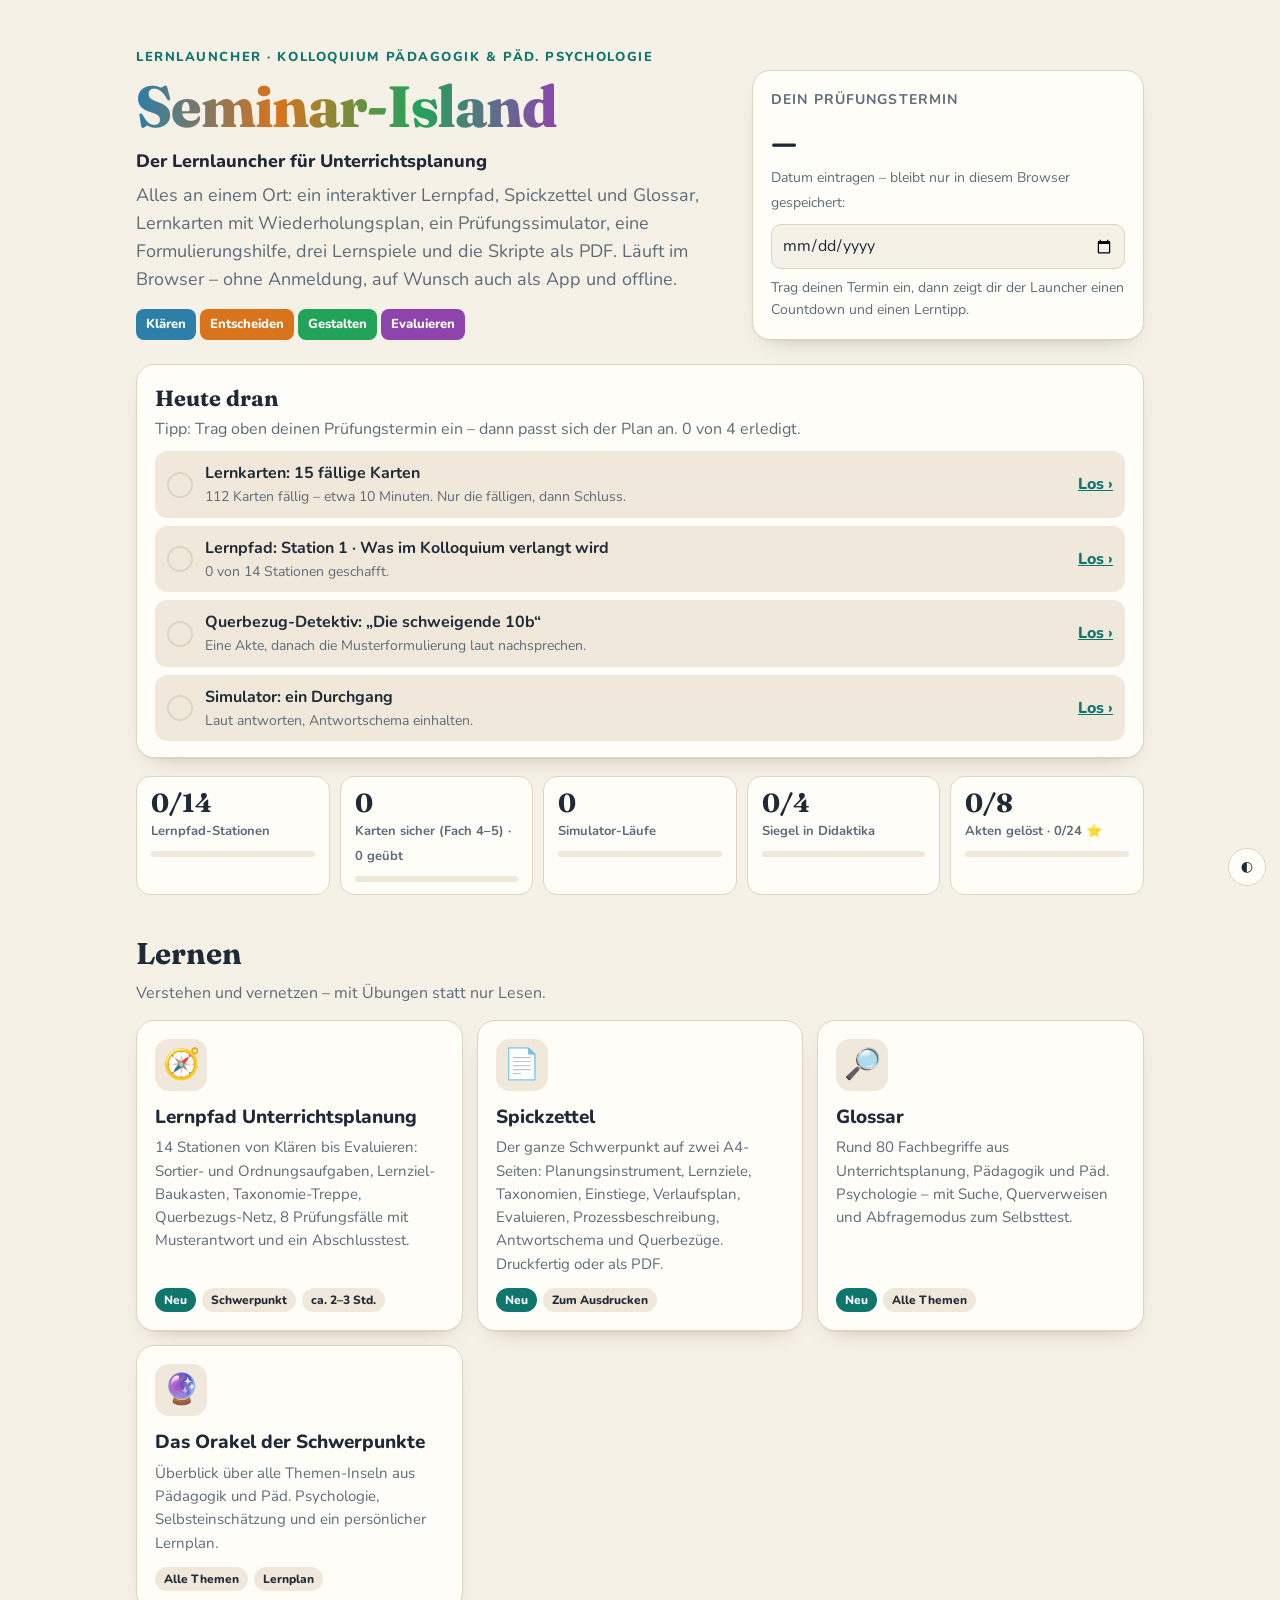
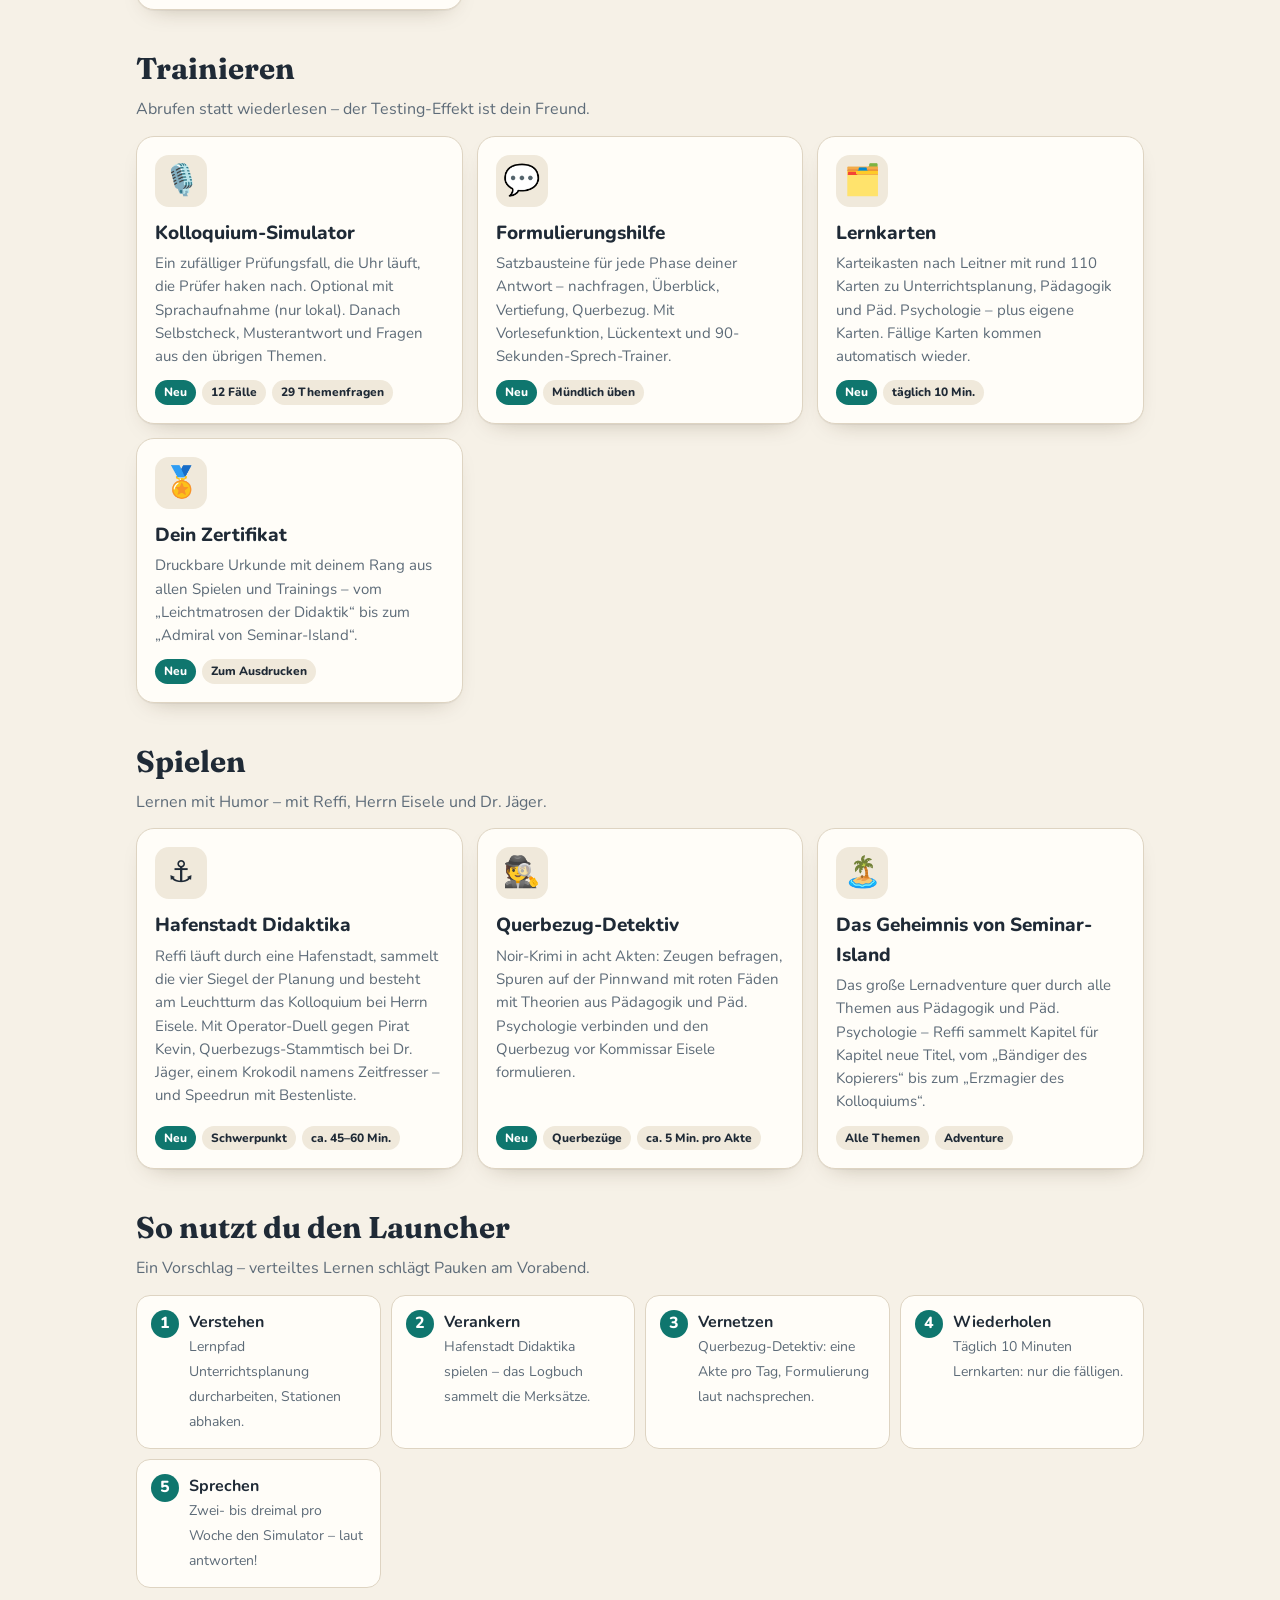
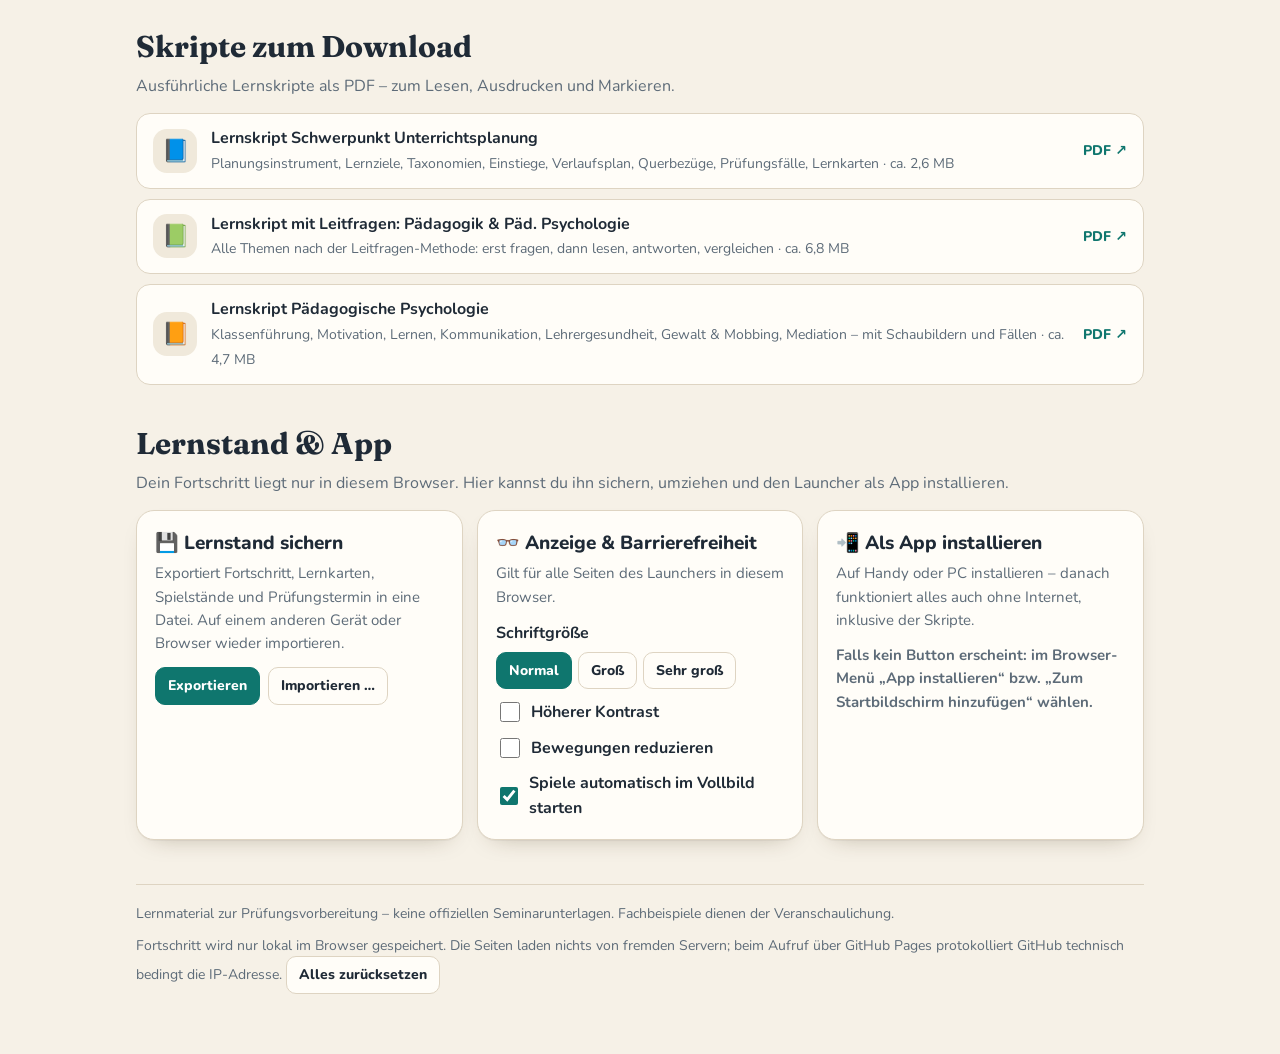
==== index.html @ 77be753d "Add files via upload" ====
<!doctype html>
<html lang="de">
<head>
<meta charset="utf-8">
<meta http-equiv="Content-Security-Policy" content="default-src 'self'; object-src 'none'; base-uri 'none'; form-action 'none'; connect-src 'self' data: blob:; img-src 'self' data: blob:; media-src 'self' data: blob:; font-src 'self' data:; style-src 'self' 'unsafe-inline'; manifest-src 'self'; worker-src 'self'; script-src 'self' 'sha256-aVmzOay63wQfnI1dRMuhuksrVgsMm1VUl5yTIzT0t48='">
<meta name="referrer" content="strict-origin-when-cross-origin">
<meta name="viewport" content="width=device-width, initial-scale=1">
<title>Seminar-Island · Lernlauncher</title>
<meta name="description" content="Lernlauncher für das Kolloquium Pädagogik und Pädagogische Psychologie mit Schwerpunkt Unterrichtsplanung: Lernpfad, Spickzettel, Glossar, Lernkarten, Prüfungssimulator, Lernspiele und Skripte als PDF.">
<script src="assets/app.js"></script>
<link rel="manifest" href="manifest.webmanifest">
<meta name="theme-color" content="#0f766e">
<link rel="icon" type="image/png" sizes="32x32" href="icons/favicon-32.png">
<link rel="apple-touch-icon" href="icons/apple-touch-icon.png">
<link rel="stylesheet" href="assets/fonts/fonts.css">
<style>
:root{--bg:#f6f1e7;--surface:#fffdf8;--surface2:#f0e9db;--ink:#1f2a36;--muted:#5d6b78;--line:#ded4c2;--accent:#0f766e;--accent-ink:#fff;--good:#1f8a4c;
 --k:#2b7fa8;--e:#d9731c;--g:#23a35a;--v:#8e44ad;--shadow:0 1px 0 rgba(0,0,0,.04),0 10px 26px -16px rgba(60,40,10,.4);
 --f-head:"Fraunces",Georgia,serif;--f-body:"Nunito",system-ui,-apple-system,"Segoe UI",sans-serif}
@media (prefers-color-scheme: dark){:root:not([data-theme="light"]){--bg:#12171d;--surface:#1b222b;--surface2:#232c37;--ink:#e8edf2;--muted:#9aa8b5;--line:#2f3a47;--accent:#2dd4bf;--accent-ink:#06201d;--good:#4ade80;--k:#5fb3dd;--e:#f59e4b;--g:#4ccf82;--v:#c084fc;--shadow:0 10px 26px -14px rgba(0,0,0,.8)}}
:root[data-theme="dark"]{--bg:#12171d;--surface:#1b222b;--surface2:#232c37;--ink:#e8edf2;--muted:#9aa8b5;--line:#2f3a47;--accent:#2dd4bf;--accent-ink:#06201d;--good:#4ade80;--k:#5fb3dd;--e:#f59e4b;--g:#4ccf82;--v:#c084fc;--shadow:0 10px 26px -14px rgba(0,0,0,.8)}
*{box-sizing:border-box}
body{margin:0;background:var(--bg);color:var(--ink);font:16px/1.55 var(--f-body)}
a{color:var(--accent)}
.wrap{max-width:1040px;margin:0 auto;padding:0 16px 60px}
.hero{padding:44px 0 18px;display:grid;grid-template-columns:minmax(0,1.5fr) minmax(0,1fr);gap:28px;align-items:end}
@media (max-width:760px){.hero{grid-template-columns:1fr;padding-top:28px}}
.kicker{font-size:13px;font-weight:800;letter-spacing:.12em;text-transform:uppercase;color:var(--accent)}
h1{font-family:var(--f-head);font-weight:800;font-size:clamp(34px,6vw,58px);line-height:1.02;margin:8px 0 12px;letter-spacing:-.02em}
h1 em{font-style:normal;background:linear-gradient(90deg,var(--k),var(--e),var(--g),var(--v));-webkit-background-clip:text;background-clip:text;color:transparent}
.lead{font-size:18px;color:var(--muted);max-width:58ch;margin:0}
.kege{display:flex;gap:4px;margin-top:16px;flex-wrap:wrap}
.kege span{font-weight:800;font-size:13px;color:#fff;padding:5px 10px;border-radius:8px}
.count{background:var(--surface);border:1px solid var(--line);border-radius:18px;padding:18px;box-shadow:var(--shadow)}
.count h2{font-size:14px;margin:0 0 6px;text-transform:uppercase;letter-spacing:.08em;color:var(--muted)}
.big{font-family:var(--f-head);font-size:48px;font-weight:800;line-height:1}
.big small{font-family:var(--f-body);font-size:16px;font-weight:700;color:var(--muted)}
.count input{font:inherit;padding:8px 10px;border-radius:10px;border:1px solid var(--line);background:var(--bg);color:var(--ink);margin-top:10px;width:100%}
.count .tip{font-size:14px;color:var(--muted);margin:8px 0 0}
.prog{display:grid;grid-template-columns:repeat(5,minmax(0,1fr));gap:10px;margin:18px 0 6px}
@media (max-width:900px){.prog{grid-template-columns:repeat(2,minmax(0,1fr))}}
.tools{display:grid;grid-template-columns:repeat(auto-fill,minmax(290px,1fr));gap:14px}
.box{background:var(--surface);border:1px solid var(--line);border-radius:18px;padding:18px;box-shadow:var(--shadow)}
.box h3{margin:0 0 4px;font-size:19px;font-weight:800}
.box p{margin:0 0 12px;color:var(--muted);font-size:15px}
.box .row{display:flex;flex-wrap:wrap;gap:8px;align-items:center}
.btn.pri{background:var(--accent);color:var(--accent-ink);border-color:var(--accent)}
.today{background:var(--surface);border:1px solid var(--line);border-radius:18px;padding:16px 18px;box-shadow:var(--shadow);margin-top:6px}
.today h2{font-family:var(--f-head);font-size:22px;margin:0 0 2px}
.today ul{list-style:none;padding:0;margin:10px 0 0;display:grid;gap:8px}
.today li{display:flex;gap:12px;align-items:center;background:var(--surface2);border-radius:12px;padding:10px 12px}
.today li .ck{width:26px;height:26px;border-radius:50%;border:2px solid var(--line);display:grid;place-items:center;font-weight:800;flex:0 0 auto;color:var(--accent-ink)}
.today li.done .ck{background:var(--good);border-color:var(--good)}
.today li.done b{text-decoration:line-through;opacity:.7}
.today li div{flex:1;min-width:0}.today li span{display:block;font-size:14px;color:var(--muted)}
.today li a{font-weight:800;white-space:nowrap}
.set{display:grid;gap:10px}.set label{display:flex;gap:8px;align-items:center;font-weight:700;cursor:pointer}
.set input[type=checkbox]{width:20px;height:20px;accent-color:var(--accent)}
.seg{display:flex;gap:6px;flex-wrap:wrap}.seg button[aria-pressed="true"]{background:var(--accent);color:var(--accent-ink);border-color:var(--accent)}
.upd{background:var(--accent);color:var(--accent-ink);padding:10px 16px;text-align:center;font-weight:800}.upd .btn{margin-left:8px}
.note{font-size:14px;font-weight:700;color:var(--accent);min-height:1.4em;margin:8px 0 0}
.pc{background:var(--surface);border:1px solid var(--line);border-radius:14px;padding:12px 14px}
.pc b{display:block;font-family:var(--f-head);font-size:26px;line-height:1.1}
.pc span{font-size:13px;color:var(--muted);font-weight:700}
.pc i{display:block;height:6px;border-radius:9px;background:var(--surface2);margin-top:8px;overflow:hidden}
.pc i::after{content:"";display:block;height:100%;width:var(--p,0%);background:var(--accent)}
h2.sec{font-family:var(--f-head);font-size:clamp(24px,3.4vw,30px);margin:36px 0 4px}
.secl{color:var(--muted);margin:0 0 14px}
.grid{display:grid;grid-template-columns:repeat(auto-fill,minmax(290px,1fr));gap:14px}
.tile{position:relative;display:flex;flex-direction:column;background:var(--surface);border:1px solid var(--line);border-radius:18px;padding:18px;box-shadow:var(--shadow);text-decoration:none;color:inherit;transition:transform .15s,border-color .15s}
.tile:hover{transform:translateY(-2px);border-color:var(--accent)}
.tile:focus-visible{outline:3px solid var(--accent);outline-offset:3px}
.ic{font-size:30px;line-height:1;width:52px;height:52px;display:grid;place-items:center;border-radius:14px;background:var(--surface2);margin-bottom:12px}
.tile h3{margin:0 0 4px;font-size:19px;font-weight:800}
.tile p{margin:0 0 12px;color:var(--muted);font-size:15px;flex:1}
.meta{display:flex;flex-wrap:wrap;gap:6px}
.tag{font-size:12px;font-weight:800;padding:3px 9px;border-radius:99px;background:var(--surface2);color:var(--ink)}
.tag.new{background:var(--accent);color:var(--accent-ink)}
.dl{display:grid;gap:10px}
.dlrow{display:flex;align-items:center;gap:14px;background:var(--surface);border:1px solid var(--line);border-radius:14px;padding:12px 16px;text-decoration:none;color:inherit}
.dlrow:hover{border-color:var(--accent)}
.dlrow .ic{margin:0;width:44px;height:44px;font-size:22px;flex:0 0 auto}
.dlrow div{flex:1;min-width:0}
.dlrow b{display:block}
.dlrow span{font-size:14px;color:var(--muted)}
.dlrow em{font-style:normal;font-weight:800;font-size:14px;color:var(--accent);white-space:nowrap}
.route{counter-reset:r;display:grid;gap:10px;grid-template-columns:repeat(auto-fit,minmax(220px,1fr));padding:0;margin:0;list-style:none}
.route li{counter-increment:r;background:var(--surface);border:1px solid var(--line);border-radius:14px;padding:14px 14px 14px 52px;position:relative}
.route li::before{content:counter(r);position:absolute;left:14px;top:14px;width:28px;height:28px;border-radius:50%;background:var(--accent);color:var(--accent-ink);display:grid;place-items:center;font-weight:800}
.route b{display:block}
.route span{font-size:14px;color:var(--muted)}
footer{margin-top:44px;padding-top:18px;border-top:1px solid var(--line);color:var(--muted);font-size:14px;display:flex;flex-wrap:wrap;gap:10px;justify-content:space-between}
.btn{font:inherit;font-weight:800;font-size:14px;border:1px solid var(--line);background:var(--surface);color:var(--ink);padding:7px 12px;border-radius:10px;cursor:pointer}
.themebtn{position:fixed;right:14px;bottom:14px;border-radius:99px;z-index:5}
</style>
</head>
<body>
<div class="upd" id="upd" hidden role="status">Es gibt eine neue Version von Seminar-Island. <button class="btn" id="updBtn">Neu laden</button></div>
<div class="wrap">
 <section class="hero">
  <div>
   <span class="kicker">Lernlauncher · Kolloquium Pädagogik & Päd. Psychologie</span>
   <h1><em>Seminar-Island</em></h1>
   <p class="lead" style="font-weight:800;color:var(--ink);margin-bottom:6px">Der Lernlauncher für Unterrichtsplanung</p>
   <p class="lead">Alles an einem Ort: ein interaktiver Lernpfad, Spickzettel und Glossar, Lernkarten mit Wiederholungsplan, ein Prüfungssimulator, eine Formulierungshilfe, drei Lernspiele und die Skripte als PDF. Läuft im Browser – ohne Anmeldung, auf Wunsch auch als App und offline.</p>
   <div class="kege" aria-label="Vier Planungsschritte"><span style="background:var(--k)">Klären</span><span style="background:var(--e)">Entscheiden</span><span style="background:var(--g)">Gestalten</span><span style="background:var(--v)">Evaluieren</span></div>
  </div>
  <div class="count" aria-live="polite">
   <h2>Dein Prüfungstermin</h2>
   <div class="big" id="days">–</div>
   <label for="date" class="tip">Datum eintragen – bleibt nur in diesem Browser gespeichert:</label>
   <input type="date" id="date">
   <p class="tip" id="dayTip">Trag deinen Termin ein, dann zeigt dir der Launcher einen Countdown und einen Lerntipp.</p>
  </div>
 </section>

 <section class="today" aria-labelledby="todayH"><h2 id="todayH">Heute dran</h2><p class="secl" id="todaySub" style="margin:0"></p><ul id="todayList"></ul></section>

 <div class="prog" id="prog" aria-label="Dein Fortschritt"></div>

 <h2 class="sec">Lernen</h2>
 <p class="secl">Verstehen und vernetzen – mit Übungen statt nur Lesen.</p>
 <div class="grid">
  <a class="tile" href="lernen/unterrichtsplanung.html"><div class="ic">🧭</div><h3>Lernpfad Unterrichtsplanung</h3><p>14 Stationen von Klären bis Evaluieren: Sortier- und Ordnungsaufgaben, Lernziel-Baukasten, Taxonomie-Treppe, Querbezugs-Netz, 8 Prüfungsfälle mit Musterantwort und ein Abschlusstest.</p><div class="meta"><span class="tag new">Neu</span><span class="tag">Schwerpunkt</span><span class="tag">ca. 2–3 Std.</span></div></a>
  <a class="tile" href="lernen/spickzettel.html"><div class="ic">📄</div><h3>Spickzettel</h3><p>Der ganze Schwerpunkt auf zwei A4-Seiten: Planungsinstrument, Lernziele, Taxonomien, Einstiege, Verlaufsplan, Evaluieren, Prozessbeschreibung, Antwortschema und Querbezüge. Druckfertig oder als PDF.</p><div class="meta"><span class="tag new">Neu</span><span class="tag">Zum Ausdrucken</span></div></a>
  <a class="tile" href="lernen/glossar.html"><div class="ic">🔎</div><h3>Glossar</h3><p>Rund 80 Fachbegriffe aus Unterrichtsplanung, Pädagogik und Päd. Psychologie – mit Suche, Querverweisen und Abfragemodus zum Selbsttest.</p><div class="meta"><span class="tag new">Neu</span><span class="tag">Alle Themen</span></div></a>
  <a class="tile" href="spiele/orakel-der-schwerpunkte.html"><div class="ic">🔮</div><h3>Das Orakel der Schwerpunkte</h3><p>Überblick über alle Themen-Inseln aus Pädagogik und Päd. Psychologie, Selbsteinschätzung und ein persönlicher Lernplan.</p><div class="meta"><span class="tag">Alle Themen</span><span class="tag">Lernplan</span></div></a>
 </div>

 <h2 class="sec">Trainieren</h2>
 <p class="secl">Abrufen statt wiederlesen – der Testing-Effekt ist dein Freund.</p>
 <div class="grid">
  <a class="tile" href="training/kolloquium-simulator.html"><div class="ic">🎙️</div><h3>Kolloquium-Simulator</h3><p>Ein zufälliger Prüfungsfall, die Uhr läuft, die Prüfer haken nach. Optional mit Sprachaufnahme (nur lokal). Danach Selbstcheck, Musterantwort und Fragen aus den übrigen Themen.</p><div class="meta"><span class="tag new">Neu</span><span class="tag">12 Fälle</span><span class="tag">29 Themenfragen</span></div></a>
  <a class="tile" href="training/formulierungshilfe.html"><div class="ic">💬</div><h3>Formulierungshilfe</h3><p>Satzbausteine für jede Phase deiner Antwort – nachfragen, Überblick, Vertiefung, Querbezug. Mit Vorlesefunktion, Lückentext und 90-Sekunden-Sprech-Trainer.</p><div class="meta"><span class="tag new">Neu</span><span class="tag">Mündlich üben</span></div></a>
  <a class="tile" href="training/lernkarten.html"><div class="ic">🗂️</div><h3>Lernkarten</h3><p>Karteikasten nach Leitner mit rund 110 Karten zu Unterrichtsplanung, Pädagogik und Päd. Psychologie – plus eigene Karten. Fällige Karten kommen automatisch wieder.</p><div class="meta"><span class="tag new">Neu</span><span class="tag">täglich 10 Min.</span></div></a>
  <a class="tile" href="zertifikat.html"><div class="ic">🏅</div><h3>Dein Zertifikat</h3><p>Druckbare Urkunde mit deinem Rang aus allen Spielen und Trainings – vom „Leichtmatrosen der Didaktik“ bis zum „Admiral von Seminar-Island“.</p><div class="meta"><span class="tag new">Neu</span><span class="tag">Zum Ausdrucken</span></div></a>
 </div>

 

 <h2 class="sec">Spielen</h2>
 <p class="secl">Lernen mit Humor – mit Reffi, Herrn Eisele und Dr. Jäger.</p>
 <div class="grid">
  <a class="tile" href="spiele/hafenstadt-didaktika.html"><div class="ic">⚓</div><h3>Hafenstadt Didaktika</h3><p>Reffi läuft durch eine Hafenstadt, sammelt die vier Siegel der Planung und besteht am Leuchtturm das Kolloquium bei Herrn Eisele. Mit Operator-Duell gegen Pirat Kevin, Querbezugs-Stammtisch bei Dr. Jäger, einem Krokodil namens Zeitfresser – und Speedrun mit Bestenliste.</p><div class="meta"><span class="tag new">Neu</span><span class="tag">Schwerpunkt</span><span class="tag">ca. 45–60 Min.</span></div></a>
  <a class="tile" href="spiele/querbezug-detektiv.html"><div class="ic">🕵️</div><h3>Querbezug-Detektiv</h3><p>Noir-Krimi in acht Akten: Zeugen befragen, Spuren auf der Pinnwand mit roten Fäden mit Theorien aus Pädagogik und Päd. Psychologie verbinden und den Querbezug vor Kommissar Eisele formulieren.</p><div class="meta"><span class="tag new">Neu</span><span class="tag">Querbezüge</span><span class="tag">ca. 5 Min. pro Akte</span></div></a>
  <a class="tile" href="spiele/seminar-island-adventure.html"><div class="ic">🏝️</div><h3>Das Geheimnis von Seminar-Island</h3><p>Das große Lernadventure quer durch alle Themen aus Pädagogik und Päd. Psychologie – Reffi sammelt Kapitel für Kapitel neue Titel, vom „Bändiger des Kopierers“ bis zum „Erzmagier des Kolloquiums“.</p><div class="meta"><span class="tag">Alle Themen</span><span class="tag">Adventure</span></div></a>
 </div>

 <h2 class="sec">So nutzt du den Launcher</h2>
 <p class="secl">Ein Vorschlag – verteiltes Lernen schlägt Pauken am Vorabend.</p>
 <ol class="route">
  <li><b>Verstehen</b><span>Lernpfad Unterrichtsplanung durcharbeiten, Stationen abhaken.</span></li>
  <li><b>Verankern</b><span>Hafenstadt Didaktika spielen – das Logbuch sammelt die Merksätze.</span></li>
  <li><b>Vernetzen</b><span>Querbezug-Detektiv: eine Akte pro Tag, Formulierung laut nachsprechen.</span></li>
  <li><b>Wiederholen</b><span>Täglich 10 Minuten Lernkarten: nur die fälligen.</span></li>
  <li><b>Sprechen</b><span>Zwei- bis dreimal pro Woche den Simulator – laut antworten!</span></li>
 </ol>

 <h2 class="sec">Skripte zum Download</h2>
 <p class="secl">Ausführliche Lernskripte als PDF – zum Lesen, Ausdrucken und Markieren.</p>
 <div class="dl">
  <a class="dlrow" href="skripte/Lernskript_Unterrichtsplanung.pdf" target="_blank" rel="noopener"><div class="ic">📘</div><div><b>Lernskript Schwerpunkt Unterrichtsplanung</b><span>Planungsinstrument, Lernziele, Taxonomien, Einstiege, Verlaufsplan, Querbezüge, Prüfungsfälle, Lernkarten · ca. 2,6 MB</span></div><em>PDF ↗</em></a>
  <a class="dlrow" href="skripte/Lernskript_Paed_PaedPsy_Leitfragen.pdf" target="_blank" rel="noopener"><div class="ic">📗</div><div><b>Lernskript mit Leitfragen: Pädagogik & Päd. Psychologie</b><span>Alle Themen nach der Leitfragen-Methode: erst fragen, dann lesen, antworten, vergleichen · ca. 6,8 MB</span></div><em>PDF ↗</em></a>
  <a class="dlrow" href="skripte/Lernskript_Paedagogische_Psychologie.pdf" target="_blank" rel="noopener"><div class="ic">📙</div><div><b>Lernskript Pädagogische Psychologie</b><span>Klassenführung, Motivation, Lernen, Kommunikation, Lehrergesundheit, Gewalt & Mobbing, Mediation – mit Schaubildern und Fällen · ca. 4,7 MB</span></div><em>PDF ↗</em></a>
 </div>

 <h2 class="sec">Lernstand & App</h2>
 <p class="secl">Dein Fortschritt liegt nur in diesem Browser. Hier kannst du ihn sichern, umziehen und den Launcher als App installieren.</p>
 <div class="tools">
  <div class="box"><h3>💾 Lernstand sichern</h3><p>Exportiert Fortschritt, Lernkarten, Spielstände und Prüfungstermin in eine Datei. Auf einem anderen Gerät oder Browser wieder importieren.</p>
   <div class="row"><button class="btn pri" id="exp">Exportieren</button><label class="btn" for="imp" style="cursor:pointer">Importieren …</label><input type="file" id="imp" accept=".json,application/json" hidden></div><p class="note" id="bkNote" aria-live="polite"></p></div>
  <div class="box"><h3>👓 Anzeige & Barrierefreiheit</h3><p>Gilt für alle Seiten des Launchers in diesem Browser.</p>
   <div class="set"><div><b style="display:block;margin-bottom:6px">Schriftgröße</b><div class="seg" id="zoomSeg"><button class="btn" data-z="1">Normal</button><button class="btn" data-z="1.15">Groß</button><button class="btn" data-z="1.3">Sehr groß</button></div></div>
   <label><input type="checkbox" id="optHc"> Höherer Kontrast</label><label><input type="checkbox" id="optRm"> Bewegungen reduzieren</label><label><input type="checkbox" id="optFs"> Spiele automatisch im Vollbild starten</label></div></div>
  <div class="box"><h3>📲 Als App installieren</h3><p>Auf Handy oder PC installieren – danach funktioniert alles auch ohne Internet, inklusive der Skripte.</p>
   <div class="row"><button class="btn pri" id="inst" hidden>Jetzt installieren</button></div><p class="note" id="appNote" aria-live="polite"></p></div>
 </div>

 <footer>
  <span>Lernmaterial zur Prüfungsvorbereitung – keine offiziellen Seminarunterlagen. Fachbeispiele dienen der Veranschaulichung.</span>
  <span>Fortschritt wird nur lokal im Browser gespeichert. Die Seiten laden nichts von fremden Servern; beim Aufruf über GitHub Pages protokolliert GitHub technisch bedingt die IP-Adresse. <button class="btn" id="wipe">Alles zurücksetzen</button></span>
 </footer>
</div>
<button class="btn themebtn" id="theme" aria-label="Hell/Dunkel umschalten">◐</button>
<script>
"use strict";
const $=s=>document.querySelector(s);
const get=(k,d)=>{try{const v=localStorage.getItem(k);const p=v?JSON.parse(v):d;return (Array.isArray(d)?Array.isArray(p):(d&&typeof d==="object")?(p&&typeof p==="object"&&!Array.isArray(p)):true)?p:d}catch(e){return d}};
const esc=s=>String(s).replace(/[&<>"']/g,c=>({"&":"&amp;","<":"&lt;",">":"&gt;",'"':"&quot;","'":"&#39;"}[c]));
const num=v=>Number.isFinite(+v)?+v:0;
const getRaw=k=>{try{return localStorage.getItem(k)}catch(e){return null}};
const setRaw=(k,v)=>{try{v==null?localStorage.removeItem(k):localStorage.setItem(k,v)}catch(e){}};
(function(){const t=get("lp-theme",null);if(t)document.documentElement.dataset.theme=t;$("#theme").onclick=()=>{const c=document.documentElement.dataset.theme||(matchMedia("(prefers-color-scheme: dark)").matches?"dark":"light");const n=c==="dark"?"light":"dark";document.documentElement.dataset.theme=n;try{localStorage.setItem("lp-theme",JSON.stringify(n))}catch(e){}}})();

function countdown(){const v=getRaw("kolloquium-datum");$("#date").value=v||"";if(!v){$("#days").innerHTML="–";return}
 const d=Math.ceil((new Date(v+"T09:00:00")-new Date())/864e5);
 if(d<0){$("#days").innerHTML=`✓ <small>Prüfung vorbei – Glückwunsch!</small>`;$("#dayTip").textContent="Trag ein neues Datum ein oder lösche es.";return}
 $("#days").innerHTML=`${d} <small>${d===1?"Tag":"Tage"} bis zum Kolloquium</small>`;
 $("#dayTip").textContent=d>28?"Viel Zeit: Lernpfad Station für Station, dazu täglich Lernkarten.":d>14?"Gute Phase für das Adventure und den ersten Simulator-Durchgang.":d>3?"Jetzt Fälle sprechen: Simulator mehrmals pro Woche, Lernkarten täglich.":d>0?"Endspurt: nur noch Wiederholung und eine ruhige Generalprobe im Simulator. Und gut schlafen!":"Heute ist der Tag. Tief durchatmen – du hast dich gut vorbereitet."}
$("#date").addEventListener("change",e=>{setRaw("kolloquium-datum",e.target.value||null);countdown()});
countdown();

function progress(){const lp=get("lernpfad-up",{}),lpN=Object.values(lp).filter(Boolean).length;
 const lk=get("lernkarten-stand",{}),lkSicher=Object.values(lk).filter(x=>x.b>=4).length,lkSeen=Object.keys(lk).length;
 const sim=get("sim-history",[]);const hd=get("hafenstadt-didaktika",null);const seals=hd?Math.min(4,num(hd.seals)):0;
 const qd=get("querbezug-detektiv",{}),qdC=qd.cases||{},qdS=Object.values(qdC).reduce((s,c)=>s+num(c&&c.stars),0);
 const items=[[`${lpN}/14`,"Lernpfad-Stationen",lpN/14],[`${lkSicher}`,`Karten sicher (Fach 4–5) · ${lkSeen} geübt`,Math.min(1,lkSicher/110)],[`${sim.length}`,sim[0]?(sim[0].s!=null?`Simulator-Läufe · zuletzt ${num(sim[0].s)}/6`:`Simulator-Läufe · zuletzt Teil 2: ${num(sim[0].r)}/${num(sim[0].rm)}`):"Simulator-Läufe",Math.min(1,sim.length/6)],[hd&&hd.f&&hd.f.lit?"🔥 4/4":`${seals}/4`,"Siegel in Didaktika",seals/4],[`${Object.keys(qdC).length}/8`,`Akten gelöst · ${qdS}/24 ⭐`,Object.keys(qdC).length/8]];
 $("#prog").innerHTML=items.map(([b,s,p])=>`<div class="pc"><b>${esc(b)}</b><span>${esc(s)}</span><i style="--p:${Math.round(Math.min(1,num(p))*100)}%"></i></div>`).join("")}
progress();window.addEventListener("pageshow",()=>{progress();todayPlan()});

/* Heute dran: Tagesplan aus dem Lernstand */
const STATIONS=["Was im Kolloquium verlangt wird","Das Planungsinstrument","Klären","Lernziele","Taxonomien","Hauptziel & Zienern","Lern-Evaluation & LLA","Verlaufsplan & Sozialformen","Unterrichtseinstiege","Evaluieren","Prozessbeschreibung","Querbezüge","Prüfungsfälle","Selbsttest"];
const AKTEN=[["c1","Die schweigende 10b"],["c2","Das verschwundene Interesse"],["c3","Das Phantom der Klassenarbeit"],["c4","Chaos in Raum 0.08"],["c5","Das Rätsel der vergessenen Formel"],["c6","Die Akte Murat"],["c7","Der Einstieg, der nie endete"],["c8","Feedback ohne Folgen"]];
const CARDS_TOTAL=112;
function todayPlan(){const day=Math.floor(Date.now()/864e5),isToday=ts=>ts&&Math.floor(ts/864e5)===day;
 const dv=getRaw("kolloquium-datum");const left=dv?Math.ceil((new Date(dv+"T09:00:00")-new Date())/864e5):null;
 const lk=get("lernkarten-stand",{}),mine=get("lernkarten-eigene",[]);const seen=Object.values(lk);const dueSeen=seen.filter(x=>(x.d||0)<=day).length;const due=dueSeen+Math.max(0,CARDS_TOTAL+mine.length-seen.length);
 const lp=get("lernpfad-up",{});const nextSt=STATIONS.findIndex((s,i)=>!lp[i]);
 const qd=(get("querbezug-detektiv",{}).cases)||{};const nextAkte=AKTEN.find(([id])=>!qd[id]);const akteToday=Object.values(qd).some(c=>isToday(c.t));
 const sim=get("sim-history",[]);const simToday=sim.length&&isToday(sim[0].ts);const gaps=get("sim-gaps",[]).length;
 const hd=get("hafenstadt-didaktika",null);
 const L=[];
 L.push({b:due?`Lernkarten: ${Math.min(due,15)} fällige Karten`:"Lernkarten: alles erledigt",s:due?`${due} Karten fällig – etwa 10 Minuten. Nur die fälligen, dann Schluss.`:"Für heute ist nichts mehr fällig.",h:"training/lernkarten.html",done:!due});
 if(left!==null&&left<=3&&left>=0){L.push({b:"Spickzettel frei aus dem Kopf schreiben",s:"Danach mit dem Original vergleichen und Lücken markieren.",h:"lernen/spickzettel.html",done:false});
  L.push({b:"Ruhige Generalprobe im Simulator",s:"Komplette Simulation, laut sprechen, danach früh schlafen.",h:"training/kolloquium-simulator.html",done:!!simToday})}
 else{if(nextSt>=0&&(left===null||left>14))L.push({b:`Lernpfad: Station ${nextSt+1} · ${STATIONS[nextSt]}`,s:`${Object.values(lp).filter(Boolean).length} von 14 Stationen geschafft.`,h:"lernen/unterrichtsplanung.html#s"+nextSt,done:false});
  if(nextAkte||akteToday)L.push({b:nextAkte?`Querbezug-Detektiv: „${nextAkte[1]}“`:"Querbezug-Detektiv: Akte des Tages gelöst",s:"Eine Akte, danach die Musterformulierung laut nachsprechen.",h:"spiele/querbezug-detektiv.html",done:!!akteToday});
  else if(!hd||!(hd.f&&hd.f.lit))L.push({b:"Hafenstadt Didaktika: ein Kapitel weiterspielen",s:hd?`${hd.seals||0} von 4 Siegeln gesammelt.`:"Starte das Adventure – das Logbuch sammelt die Merksätze.",h:"spiele/hafenstadt-didaktika.html",done:false});
  const simDay=left===null?day%3===0:left<=14?true:day%3===0;
  if(simDay||simToday)L.push({b:gaps?`Simulator: Teil 2 intensiv (${gaps} Lücken offen)`:"Simulator: ein Durchgang",s:gaps?"Deine Lücken kommen bevorzugt dran – mit Prüfer-Nachfragen.":"Laut antworten, Antwortschema einhalten.",h:"training/kolloquium-simulator.html",done:!!simToday})}
 const n=L.filter(x=>x.done).length;
 $("#todaySub").textContent=(left===null?"Tipp: Trag oben deinen Prüfungstermin ein – dann passt sich der Plan an. ":left<0?"":left===0?"Heute ist Prüfung – nur noch ruhig ankommen. ":`Noch ${left} ${left===1?"Tag":"Tage"} – `)+`${n} von ${L.length} erledigt.`;
 $("#todayList").innerHTML=L.map(x=>`<li class="${x.done?"done":""}"><span class="ck" aria-hidden="true">${x.done?"✓":""}</span><div><b>${esc(x.b)}</b><span>${esc(x.s)}</span></div><a href="${x.h}">${x.done?"Ansehen":"Los"} ›</a></li>`).join("")}
todayPlan();
$("#date").addEventListener("change",todayPlan);

/* Anzeige & Barrierefreiheit */
(function(){if(!window.LL)return;const A=LL.a11y;const z=String(A.zoom||1);
 document.querySelectorAll("#zoomSeg button").forEach(b=>{b.setAttribute("aria-pressed",b.dataset.z===z);b.onclick=()=>{LL.saveA11y({zoom:+b.dataset.z});document.querySelectorAll("#zoomSeg button").forEach(x=>x.setAttribute("aria-pressed",x===b))}});
 $("#optHc").checked=!!A.contrast;$("#optRm").checked=!!A.motion;$("#optFs").checked=A.autofs!==false;
 $("#optHc").onchange=e=>LL.saveA11y({contrast:e.target.checked});$("#optRm").onchange=e=>LL.saveA11y({motion:e.target.checked});$("#optFs").onchange=e=>LL.saveA11y({autofs:e.target.checked})})();
$("#wipe").onclick=()=>{if(confirm("Allen gespeicherten Fortschritt (Lernpfad, Lernkarten, Simulator, Spielstände, Prüfungstermin) in diesem Browser löschen? Tipp: vorher exportieren.")){KEYS.filter(k=>k!=="lp-theme"&&k!=="lp-a11y").forEach(k=>setRaw(k,null));countdown();progress()}};

/* Lernstand exportieren / importieren */
const KEYS=["lernpfad-up","lernpfad-up-best","lernkarten-stand","lernkarten-eigene","lernkarten-deck","sim-history","sim-seen","sim-cfg","sim-gaps","lp-a11y","hafenstadt-didaktika","hafenstadt-bestenliste","seminarinsel_v1","seminarinsel_orakel_v1","querbezug-detektiv","kolloquium-datum","lp-theme"];
$("#exp").onclick=()=>{const data={};KEYS.forEach(k=>{const v=getRaw(k);if(v!=null)data[k]=v});const n=Object.keys(data).length;
 const blob=new Blob([JSON.stringify({app:"kolloquium-lernlauncher",version:1,data},null,1)],{type:"application/json"});const a=document.createElement("a");a.href=URL.createObjectURL(blob);a.download="seminar-island-lernstand.json";document.body.append(a);a.click();setTimeout(()=>{URL.revokeObjectURL(a.href);a.remove()},500);
 $("#bkNote").textContent=n?`${n} Bereiche exportiert. Datei gut aufheben!`:"Noch kein Lernstand vorhanden – es wurde eine leere Datei exportiert."};
$("#imp").onchange=async e=>{const f=e.target.files[0];e.target.value="";if(!f)return;try{const j=JSON.parse(await f.text());if(!j||j.app!=="kolloquium-lernlauncher"||typeof j.data!=="object")throw new Error("format");
 const valid=(k,v)=>{if(typeof v!=="string"||v.length>500000)return false;if(k==="kolloquium-datum")return /^\d{4}-\d{2}-\d{2}$/.test(v);try{JSON.parse(v);return true}catch(e){return false}};
 const ks=Object.keys(j.data).filter(k=>KEYS.includes(k)&&valid(k,j.data[k]));if(!ks.length)throw new Error("leer");
 if(!confirm(`${ks.length} Bereiche importieren? Der aktuelle Stand in diesem Browser wird dabei überschrieben.`))return;ks.forEach(k=>setRaw(k,j.data[k]));countdown();progress();$("#bkNote").textContent=`Import erfolgreich: ${ks.length} Bereiche übernommen.`}
 catch(err){$("#bkNote").textContent="Diese Datei ist kein gültiger Lernstand-Export."}};

/* App & offline */
let deferred=null;
window.addEventListener("beforeinstallprompt",e=>{e.preventDefault();deferred=e;$("#inst").hidden=false});
$("#inst").onclick=async()=>{if(!deferred)return;deferred.prompt();const r=await deferred.userChoice;deferred=null;$("#inst").hidden=true;$("#appNote").textContent=r.outcome==="accepted"?"Installiert – viel Erfolg beim Lernen!":"Kein Problem – du kannst später installieren."};
window.addEventListener("appinstalled",()=>{$("#inst").hidden=true;$("#appNote").textContent="Als App installiert."});
(function(){const n=$("#appNote");const standalone=matchMedia("(display-mode: standalone)").matches||navigator.standalone;
 if(location.protocol==="file:"){n.textContent="Installation und Offline-Modus funktionieren, sobald der Launcher online liegt (z. B. auf GitHub Pages).";return}
 if(standalone)n.textContent="Läuft als App.";
 else if(/iphone|ipad|ipod/i.test(navigator.userAgent))n.textContent="iPhone/iPad: In Safari auf „Teilen“ → „Zum Home-Bildschirm“ tippen.";
 else n.textContent="Falls kein Button erscheint: im Browser-Menü „App installieren“ bzw. „Zum Startbildschirm hinzufügen“ wählen.";
 if("serviceWorker" in navigator&&/^https?:$/.test(location.protocol)){navigator.serviceWorker.register("sw.js").then(()=>navigator.serviceWorker.ready).then(()=>{n.textContent=standalone?"Läuft als App – auch offline.":n.textContent+" Offline-Speicher ist bereit."}).catch(()=>{})}})();

/* Versionshinweis: nur eigene version.json, kein Nachladen von Code */
const BUILD="ac109f393cfc";
if(/^https?:$/.test(location.protocol))fetch("version.json",{cache:"no-store"}).then(r=>r.ok?r.json():null).then(v=>{if(v&&typeof v.version==="string"&&v.version!==BUILD){$("#upd").hidden=false;$("#updBtn").onclick=()=>location.reload()}}).catch(()=>{});
</script>
</body>
</html>
---- assets/fonts/fonts.css ----
/* Lokal eingebundene Schriften (SIL Open Font License 1.1), Quelle: Google Fonts */
/* latin-ext */
@font-face {
  font-family: 'Fraunces';
  font-style: italic;
  font-weight: 600 800;
  font-display: swap;
  src: url(Fraunces-italic-latin-ext.woff2) format('woff2');
  unicode-range: U+0100-02BA, U+02BD-02C5, U+02C7-02CC, U+02CE-02D7, U+02DD-02FF, U+0304, U+0308, U+0329, U+1D00-1DBF, U+1E00-1E9F, U+1EF2-1EFF, U+2020, U+20A0-20AB, U+20AD-20C4, U+2113, U+2C60-2C7F, U+A720-A7FF;
}
/* latin */
@font-face {
  font-family: 'Fraunces';
  font-style: italic;
  font-weight: 600 800;
  font-display: swap;
  src: url(Fraunces-italic-latin.woff2) format('woff2');
  unicode-range: U+0000-00FF, U+0131, U+0152-0153, U+02BB-02BC, U+02C6, U+02DA, U+02DC, U+0304, U+0308, U+0329, U+2000-206F, U+20AC, U+2122, U+2191, U+2193, U+2212, U+2215, U+FEFF, U+FFFD;
}
/* latin-ext */
@font-face {
  font-family: 'Fraunces';
  font-style: normal;
  font-weight: 600 800;
  font-display: swap;
  src: url(Fraunces-normal-latin-ext.woff2) format('woff2');
  unicode-range: U+0100-02BA, U+02BD-02C5, U+02C7-02CC, U+02CE-02D7, U+02DD-02FF, U+0304, U+0308, U+0329, U+1D00-1DBF, U+1E00-1E9F, U+1EF2-1EFF, U+2020, U+20A0-20AB, U+20AD-20C4, U+2113, U+2C60-2C7F, U+A720-A7FF;
}
/* latin */
@font-face {
  font-family: 'Fraunces';
  font-style: normal;
  font-weight: 600 800;
  font-display: swap;
  src: url(Fraunces-normal-latin.woff2) format('woff2');
  unicode-range: U+0000-00FF, U+0131, U+0152-0153, U+02BB-02BC, U+02C6, U+02DA, U+02DC, U+0304, U+0308, U+0329, U+2000-206F, U+20AC, U+2122, U+2191, U+2193, U+2212, U+2215, U+FEFF, U+FFFD;
}
/* latin-ext */
@font-face {
  font-family: 'Nunito';
  font-style: normal;
  font-weight: 400 800;
  font-display: swap;
  src: url(Nunito-normal-latin-ext.woff2) format('woff2');
  unicode-range: U+0100-02BA, U+02BD-02C5, U+02C7-02CC, U+02CE-02D7, U+02DD-02FF, U+0304, U+0308, U+0329, U+1D00-1DBF, U+1E00-1E9F, U+1EF2-1EFF, U+2020, U+20A0-20AB, U+20AD-20C4, U+2113, U+2C60-2C7F, U+A720-A7FF;
}
/* latin */
@font-face {
  font-family: 'Nunito';
  font-style: normal;
  font-weight: 400 800;
  font-display: swap;
  src: url(Nunito-normal-latin.woff2) format('woff2');
  unicode-range: U+0000-00FF, U+0131, U+0152-0153, U+02BB-02BC, U+02C6, U+02DA, U+02DC, U+0304, U+0308, U+0329, U+2000-206F, U+20AC, U+2122, U+2191, U+2193, U+2212, U+2215, U+FEFF, U+FFFD;
}
/* latin-ext */
@font-face {
  font-family: 'Pixelify Sans';
  font-style: normal;
  font-weight: 400 700;
  font-display: swap;
  src: url(PixelifySans-normal-latin-ext.woff2) format('woff2');
  unicode-range: U+0100-02BA, U+02BD-02C5, U+02C7-02CC, U+02CE-02D7, U+02DD-02FF, U+0304, U+0308, U+0329, U+1D00-1DBF, U+1E00-1E9F, U+1EF2-1EFF, U+2020, U+20A0-20AB, U+20AD-20C4, U+2113, U+2C60-2C7F, U+A720-A7FF;
}
/* latin */
@font-face {
  font-family: 'Pixelify Sans';
  font-style: normal;
  font-weight: 400 700;
  font-display: swap;
  src: url(PixelifySans-normal-latin.woff2) format('woff2');
  unicode-range: U+0000-00FF, U+0131, U+0152-0153, U+02BB-02BC, U+02C6, U+02DA, U+02DC, U+0304, U+0308, U+0329, U+2000-206F, U+20AC, U+2122, U+2191, U+2193, U+2212, U+2215, U+FEFF, U+FFFD;
}
/* latin-ext */
@font-face {
  font-family: 'Press Start 2P';
  font-style: normal;
  font-weight: 400;
  font-display: swap;
  src: url(PressStart2P-normal-latin-ext.woff2) format('woff2');
  unicode-range: U+0100-02BA, U+02BD-02C5, U+02C7-02CC, U+02CE-02D7, U+02DD-02FF, U+0304, U+0308, U+0329, U+1D00-1DBF, U+1E00-1E9F, U+1EF2-1EFF, U+2020, U+20A0-20AB, U+20AD-20C4, U+2113, U+2C60-2C7F, U+A720-A7FF;
}
/* latin */
@font-face {
  font-family: 'Press Start 2P';
  font-style: normal;
  font-weight: 400;
  font-display: swap;
  src: url(PressStart2P-normal-latin.woff2) format('woff2');
  unicode-range: U+0000-00FF, U+0131, U+0152-0153, U+02BB-02BC, U+02C6, U+02DA, U+02DC, U+0304, U+0308, U+0329, U+2000-206F, U+20AC, U+2122, U+2191, U+2193, U+2212, U+2215, U+FEFF, U+FFFD;
}
/* latin-ext */
@font-face {
  font-family: 'Special Elite';
  font-style: normal;
  font-weight: 400;
  font-display: swap;
  src: url(SpecialElite-normal-latin-ext.woff2) format('woff2');
  unicode-range: U+0100-02BA, U+02BD-02C5, U+02C7-02CC, U+02CE-02D7, U+02DD-02FF, U+0304, U+0308, U+0329, U+1D00-1DBF, U+1E00-1E9F, U+1EF2-1EFF, U+2020, U+20A0-20AB, U+20AD-20C4, U+2113, U+2C60-2C7F, U+A720-A7FF;
}
/* latin */
@font-face {
  font-family: 'Special Elite';
  font-style: normal;
  font-weight: 400;
  font-display: swap;
  src: url(SpecialElite-normal-latin.woff2) format('woff2');
  unicode-range: U+0000-00FF, U+0131, U+0152-0153, U+02BB-02BC, U+02C6, U+02DA, U+02DC, U+0304, U+0308, U+0329, U+2000-206F, U+20AC, U+2122, U+2191, U+2193, U+2212, U+2215, U+FEFF, U+FFFD;
}
/* latin-ext */
@font-face {
  font-family: 'VT323';
  font-style: normal;
  font-weight: 400;
  font-display: swap;
  src: url(VT323-normal-latin-ext.woff2) format('woff2');
  unicode-range: U+0100-02BA, U+02BD-02C5, U+02C7-02CC, U+02CE-02D7, U+02DD-02FF, U+0304, U+0308, U+0329, U+1D00-1DBF, U+1E00-1E9F, U+1EF2-1EFF, U+2020, U+20A0-20AB, U+20AD-20C4, U+2113, U+2C60-2C7F, U+A720-A7FF;
}
/* latin */
@font-face {
  font-family: 'VT323';
  font-style: normal;
  font-weight: 400;
  font-display: swap;
  src: url(VT323-normal-latin.woff2) format('woff2');
  unicode-range: U+0000-00FF, U+0131, U+0152-0153, U+02BB-02BC, U+02C6, U+02DA, U+02DC, U+0304, U+0308, U+0329, U+2000-206F, U+20AC, U+2122, U+2191, U+2193, U+2212, U+2215, U+FEFF, U+FFFD;
}
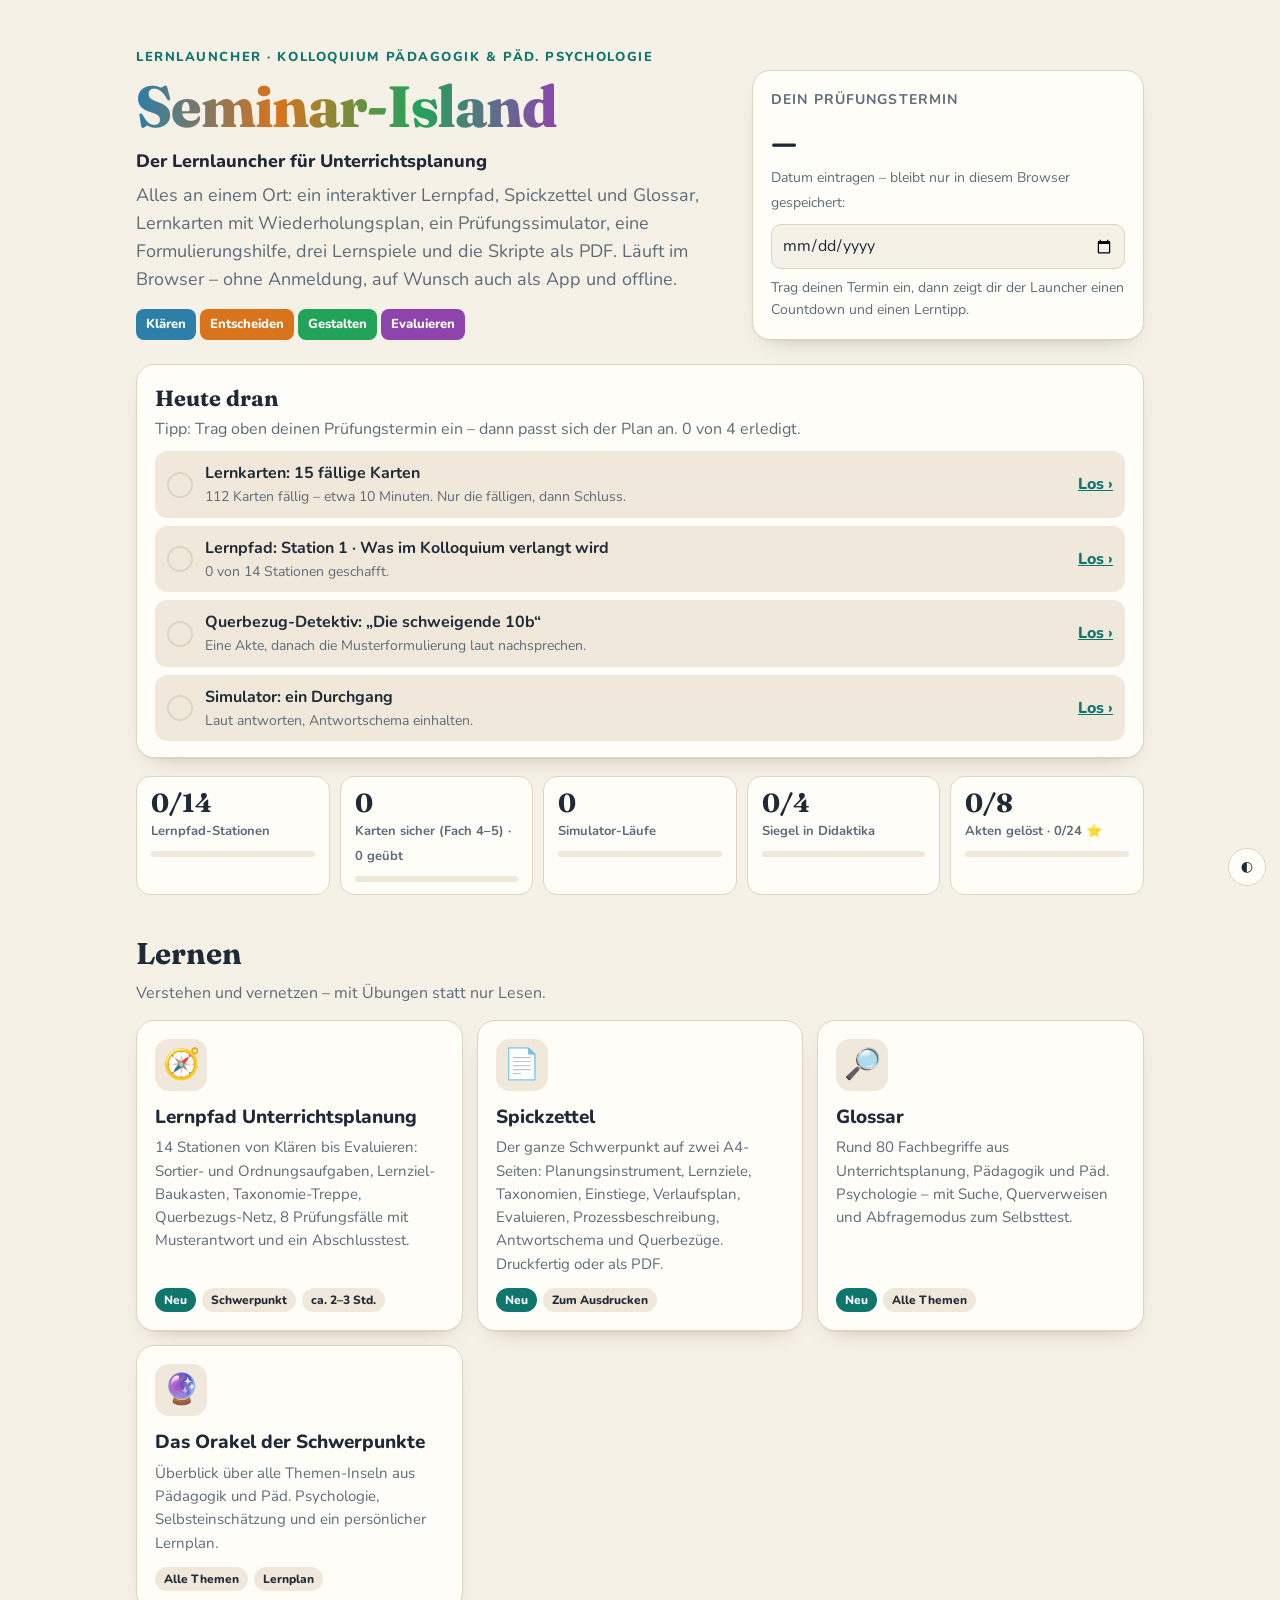
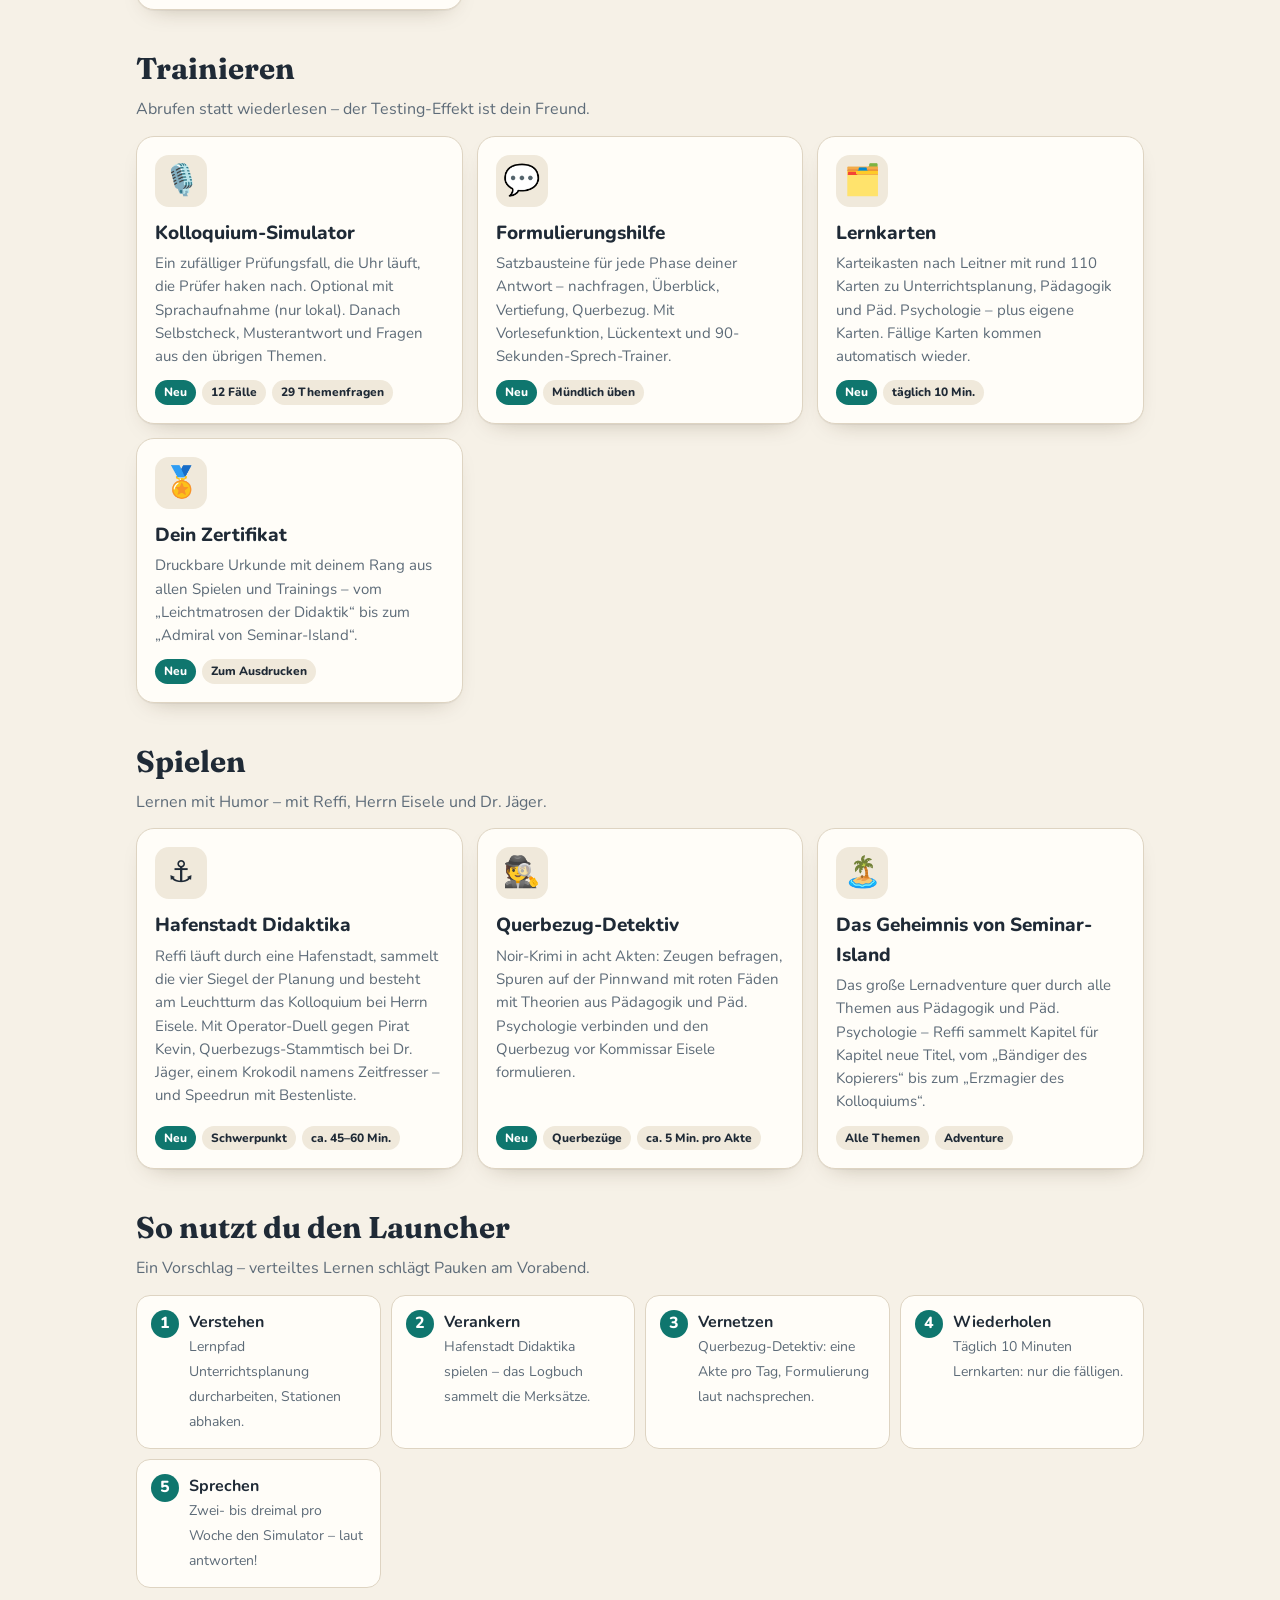
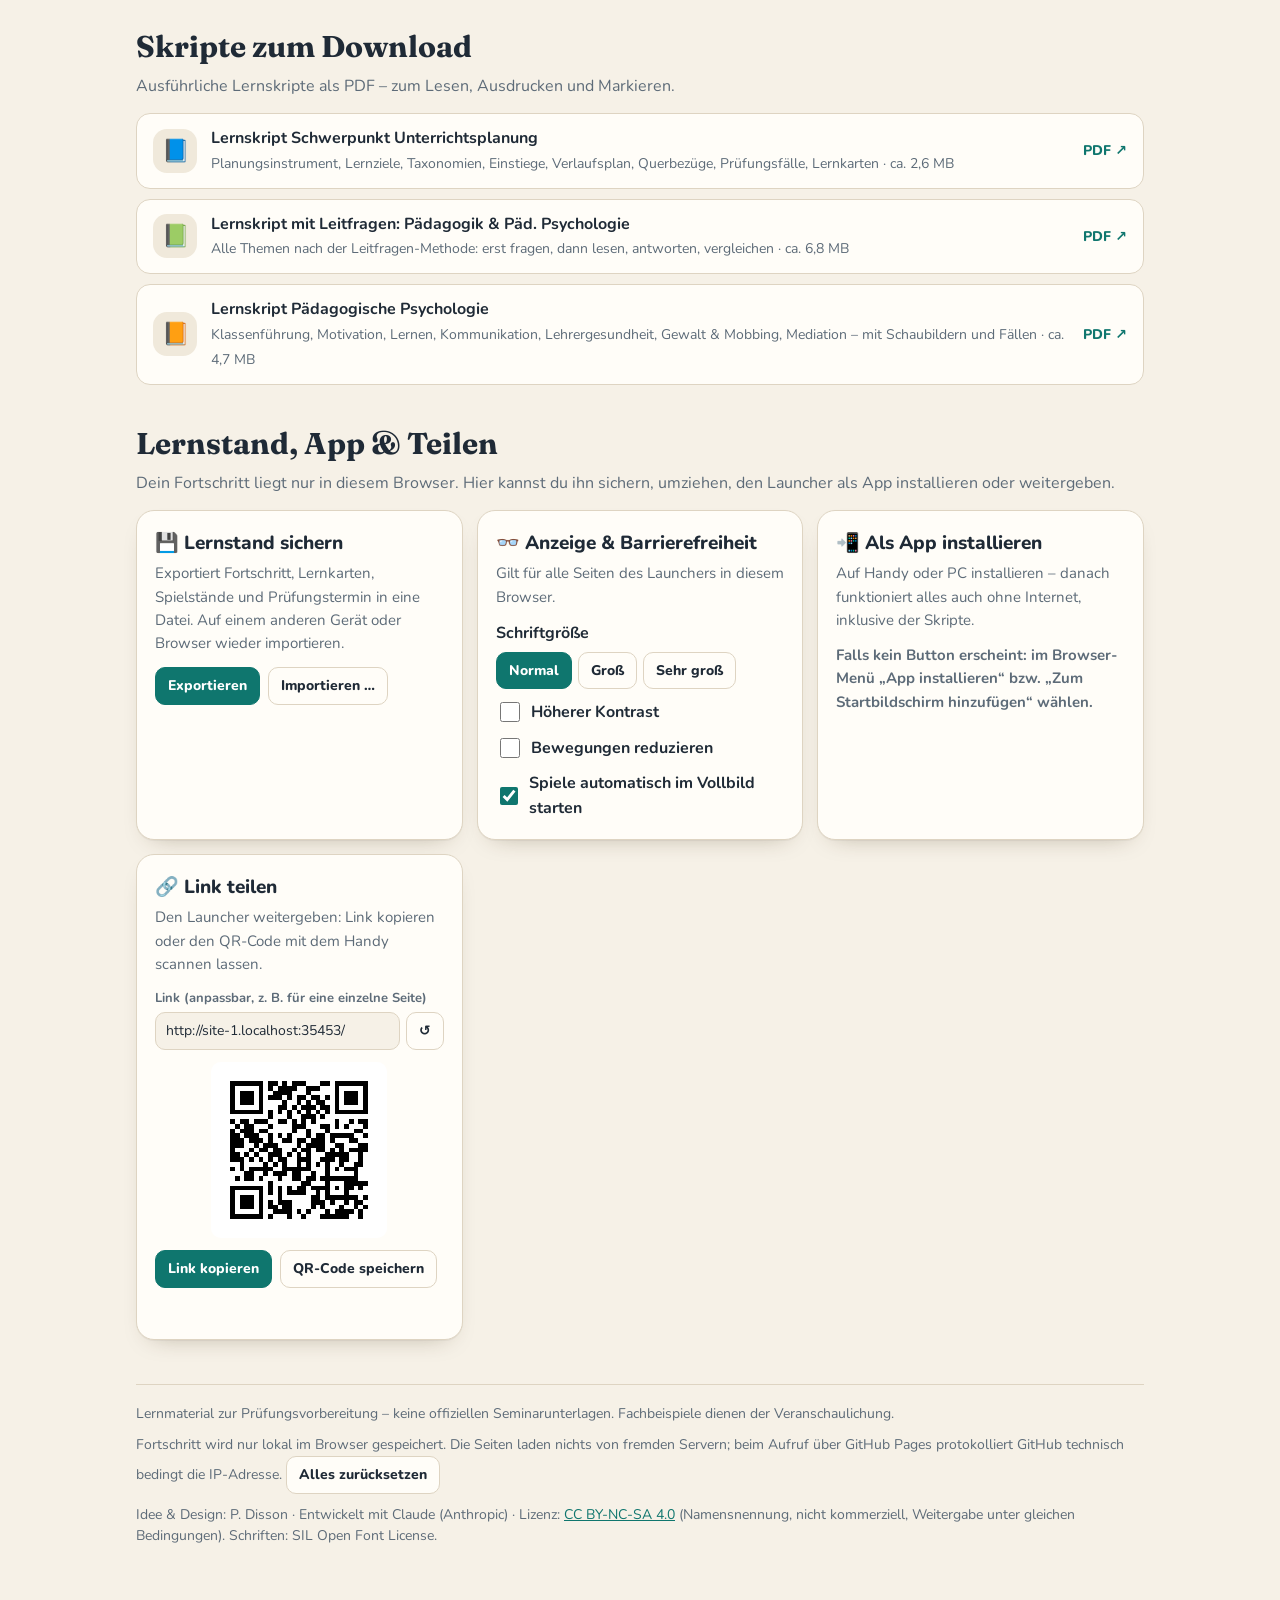
==== commit 97e22f24: "Add files via upload Lizenzhinweis und neues Icon" ====
--- a/index.html
+++ b/index.html
@@ -2,12 +2,15 @@
 <html lang="de">
 <head>
 <meta charset="utf-8">
-<meta http-equiv="Content-Security-Policy" content="default-src 'self'; object-src 'none'; base-uri 'none'; form-action 'none'; connect-src 'self' data: blob:; img-src 'self' data: blob:; media-src 'self' data: blob:; font-src 'self' data:; style-src 'self' 'unsafe-inline'; manifest-src 'self'; worker-src 'self'; script-src 'self' 'sha256-aVmzOay63wQfnI1dRMuhuksrVgsMm1VUl5yTIzT0t48='">
+<meta http-equiv="Content-Security-Policy" content="default-src 'self'; object-src 'none'; base-uri 'none'; form-action 'none'; connect-src 'self' data: blob:; img-src 'self' data: blob:; media-src 'self' data: blob:; font-src 'self' data:; style-src 'self' 'unsafe-inline'; manifest-src 'self'; worker-src 'self'; script-src 'self' 'sha256-0d6Un4dFfX5oncaEVen9h7eBFJDaw+bfThNtOqCZQAs='">
 <meta name="referrer" content="strict-origin-when-cross-origin">
+<meta name="author" content="P. Disson">
+<link rel="license" href="https://creativecommons.org/licenses/by-nc-sa/4.0/deed.de">
 <meta name="viewport" content="width=device-width, initial-scale=1">
 <title>Seminar-Island · Lernlauncher</title>
 <meta name="description" content="Lernlauncher für das Kolloquium Pädagogik und Pädagogische Psychologie mit Schwerpunkt Unterrichtsplanung: Lernpfad, Spickzettel, Glossar, Lernkarten, Prüfungssimulator, Lernspiele und Skripte als PDF.">
 <script src="assets/app.js"></script>
+<script src="assets/qr.js"></script>
 <link rel="manifest" href="manifest.webmanifest">
 <meta name="theme-color" content="#0f766e">
 <link rel="icon" type="image/png" sizes="32x32" href="icons/favicon-32.png">
@@ -91,6 +94,11 @@
 .route span{font-size:14px;color:var(--muted)}
 footer{margin-top:44px;padding-top:18px;border-top:1px solid var(--line);color:var(--muted);font-size:14px;display:flex;flex-wrap:wrap;gap:10px;justify-content:space-between}
 .btn{font:inherit;font-weight:800;font-size:14px;border:1px solid var(--line);background:var(--surface);color:var(--ink);padding:7px 12px;border-radius:10px;cursor:pointer}
+.share-l{display:block;font-size:13px;font-weight:700;color:var(--muted);margin-bottom:4px}
+.share-r{display:flex;gap:6px}
+.share-in{font:inherit;font-size:14px;flex:1;min-width:0;padding:7px 10px;border-radius:10px;border:1px solid var(--line);background:var(--bg);color:var(--ink)}
+.qrwrap{display:flex;justify-content:center;margin:12px 0}
+.qrwrap canvas{width:176px;height:176px;image-rendering:pixelated;border-radius:10px;background:#fff}
 .themebtn{position:fixed;right:14px;bottom:14px;border-radius:99px;z-index:5}
 </style>
 </head>
@@ -164,8 +172,8 @@
   <a class="dlrow" href="skripte/Lernskript_Paedagogische_Psychologie.pdf" target="_blank" rel="noopener"><div class="ic">📙</div><div><b>Lernskript Pädagogische Psychologie</b><span>Klassenführung, Motivation, Lernen, Kommunikation, Lehrergesundheit, Gewalt & Mobbing, Mediation – mit Schaubildern und Fällen · ca. 4,7 MB</span></div><em>PDF ↗</em></a>
  </div>
 
- <h2 class="sec">Lernstand & App</h2>
- <p class="secl">Dein Fortschritt liegt nur in diesem Browser. Hier kannst du ihn sichern, umziehen und den Launcher als App installieren.</p>
+ <h2 class="sec">Lernstand, App & Teilen</h2>
+ <p class="secl">Dein Fortschritt liegt nur in diesem Browser. Hier kannst du ihn sichern, umziehen, den Launcher als App installieren oder weitergeben.</p>
  <div class="tools">
   <div class="box"><h3>💾 Lernstand sichern</h3><p>Exportiert Fortschritt, Lernkarten, Spielstände und Prüfungstermin in eine Datei. Auf einem anderen Gerät oder Browser wieder importieren.</p>
    <div class="row"><button class="btn pri" id="exp">Exportieren</button><label class="btn" for="imp" style="cursor:pointer">Importieren …</label><input type="file" id="imp" accept=".json,application/json" hidden></div><p class="note" id="bkNote" aria-live="polite"></p></div>
@@ -174,11 +182,17 @@
    <label><input type="checkbox" id="optHc"> Höherer Kontrast</label><label><input type="checkbox" id="optRm"> Bewegungen reduzieren</label><label><input type="checkbox" id="optFs"> Spiele automatisch im Vollbild starten</label></div></div>
   <div class="box"><h3>📲 Als App installieren</h3><p>Auf Handy oder PC installieren – danach funktioniert alles auch ohne Internet, inklusive der Skripte.</p>
    <div class="row"><button class="btn pri" id="inst" hidden>Jetzt installieren</button></div><p class="note" id="appNote" aria-live="polite"></p></div>
+  <div class="box" id="teilen"><h3>🔗 Link teilen</h3><p>Den Launcher weitergeben: Link kopieren oder den QR-Code mit dem Handy scannen lassen.</p>
+   <label for="shareUrl" class="share-l">Link (anpassbar, z. B. für eine einzelne Seite)</label>
+   <div class="share-r"><input id="shareUrl" class="share-in" type="url" spellcheck="false" autocomplete="off"><button class="btn" id="shareReset" title="Link zum Launcher wiederherstellen" aria-label="Link zum Launcher wiederherstellen">↺</button></div>
+   <div class="qrwrap"><canvas id="qr" width="1" height="1" role="img" aria-label="QR-Code mit dem Link"></canvas></div>
+   <div class="row"><button class="btn pri" id="copyLink">Link kopieren</button><button class="btn" id="saveQr">QR-Code speichern</button><button class="btn" id="shareBtn" hidden>Teilen …</button></div><p class="note" id="shareNote" aria-live="polite"></p></div>
  </div>
 
  <footer>
   <span>Lernmaterial zur Prüfungsvorbereitung – keine offiziellen Seminarunterlagen. Fachbeispiele dienen der Veranschaulichung.</span>
   <span>Fortschritt wird nur lokal im Browser gespeichert. Die Seiten laden nichts von fremden Servern; beim Aufruf über GitHub Pages protokolliert GitHub technisch bedingt die IP-Adresse. <button class="btn" id="wipe">Alles zurücksetzen</button></span>
+  <span>Idee &amp; Design: P. Disson · Entwickelt mit Claude (Anthropic) · Lizenz: <a href="https://creativecommons.org/licenses/by-nc-sa/4.0/deed.de" rel="license noopener" target="_blank">CC BY-NC-SA 4.0</a> (Namensnennung, nicht kommerziell, Weitergabe unter gleichen Bedingungen). Schriften: SIL Open Font License.</span>
  </footer>
 </div>
 <button class="btn themebtn" id="theme" aria-label="Hell/Dunkel umschalten">◐</button>
@@ -264,8 +278,24 @@
  else n.textContent="Falls kein Button erscheint: im Browser-Menü „App installieren“ bzw. „Zum Startbildschirm hinzufügen“ wählen.";
  if("serviceWorker" in navigator&&/^https?:$/.test(location.protocol)){navigator.serviceWorker.register("sw.js").then(()=>navigator.serviceWorker.ready).then(()=>{n.textContent=standalone?"Läuft als App – auch offline.":n.textContent+" Offline-Speicher ist bereit."}).catch(()=>{})}})();
 
+/* Teilen: Link kopieren, QR-Code (lokal erzeugt mit assets/qr.js), System-Teilen */
+(function(){const inp=$("#shareUrl"),cv=$("#qr"),note=$("#shareNote"),web=/^https?:$/.test(location.protocol);
+ const def=web?new URL("./",location.href).href:location.href.split("#")[0];
+ const val=()=>inp.value.trim()||def;
+ inp.value=def;
+ if(!web)note.textContent="Hinweis: Die Seite ist gerade lokal geöffnet. Nach dem Hochladen steht hier automatisch der Link zu GitHub Pages.";
+ let t,err=false;
+ const draw=()=>{try{window.LLQR.draw(cv,val(),{scale:8,margin:4});cv.hidden=false;if(err){note.textContent="";err=false}}catch(e){cv.hidden=true;err=true;note.textContent="Der Text ist zu lang für einen QR-Code."}};
+ inp.addEventListener("input",()=>{clearTimeout(t);t=setTimeout(draw,150)});
+ $("#shareReset").onclick=()=>{inp.value=def;draw();note.textContent=""};
+ draw();
+ $("#copyLink").onclick=async()=>{let ok=false;try{await navigator.clipboard.writeText(val());ok=true}catch(e){inp.focus();inp.select();try{ok=document.execCommand("copy")}catch(e2){}}
+  note.textContent=ok?"✓ Link kopiert – jetzt einfügen und teilen.":"Kopieren nicht möglich: Der Link ist markiert, bitte mit Strg+C kopieren."};
+ $("#saveQr").onclick=()=>{if(cv.hidden)return;const a=document.createElement("a");a.href=cv.toDataURL("image/png");a.download="seminar-island-qr-code.png";document.body.appendChild(a);a.click();a.remove();note.textContent="✓ QR-Code als Bild gespeichert."};
+ if(navigator.share){const b=$("#shareBtn");b.hidden=false;b.onclick=()=>{navigator.share({title:"Seminar-Island",text:"Lernlauncher für das Kolloquium Pädagogik & Päd. Psychologie",url:val()}).catch(()=>{})}}})();
+
 /* Versionshinweis: nur eigene version.json, kein Nachladen von Code */
-const BUILD="ac109f393cfc";
+const BUILD="abbdeea4b865";
 if(/^https?:$/.test(location.protocol))fetch("version.json",{cache:"no-store"}).then(r=>r.ok?r.json():null).then(v=>{if(v&&typeof v.version==="string"&&v.version!==BUILD){$("#upd").hidden=false;$("#updBtn").onclick=()=>location.reload()}}).catch(()=>{});
 </script>
 </body>
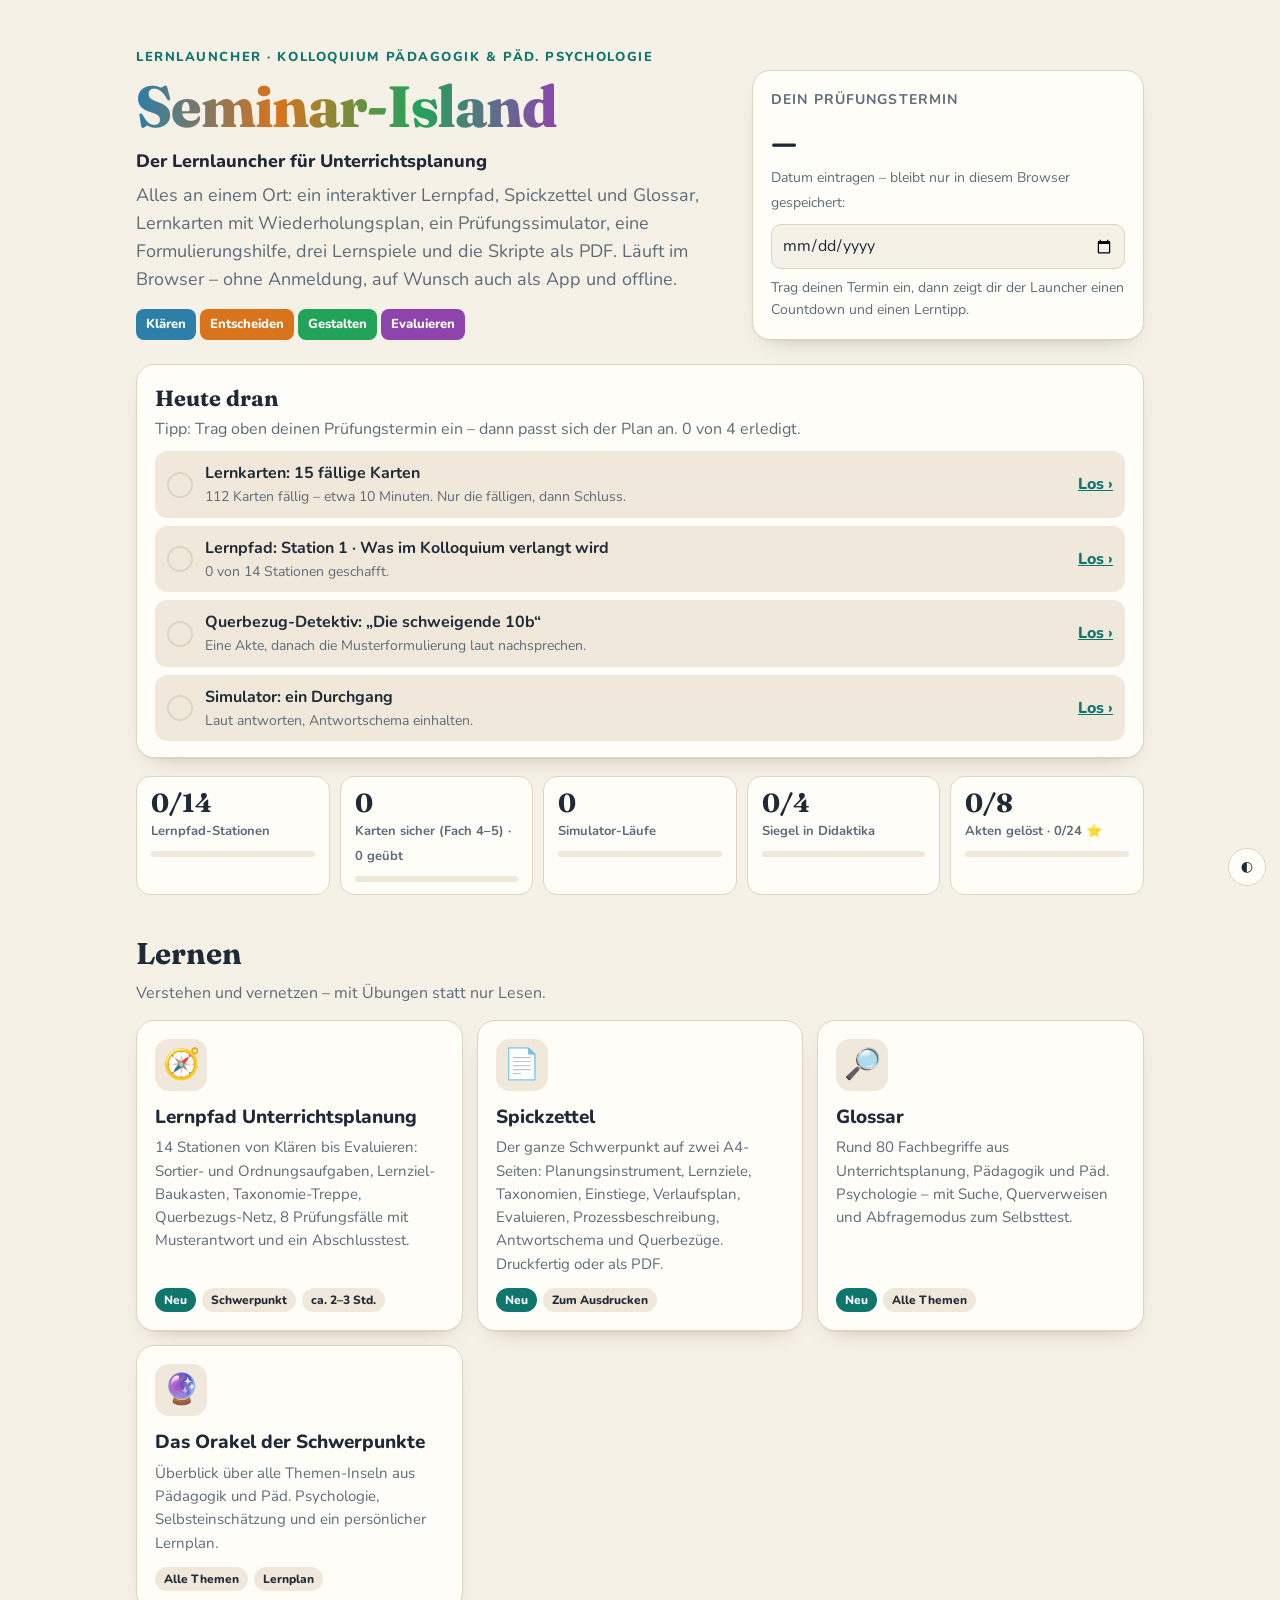
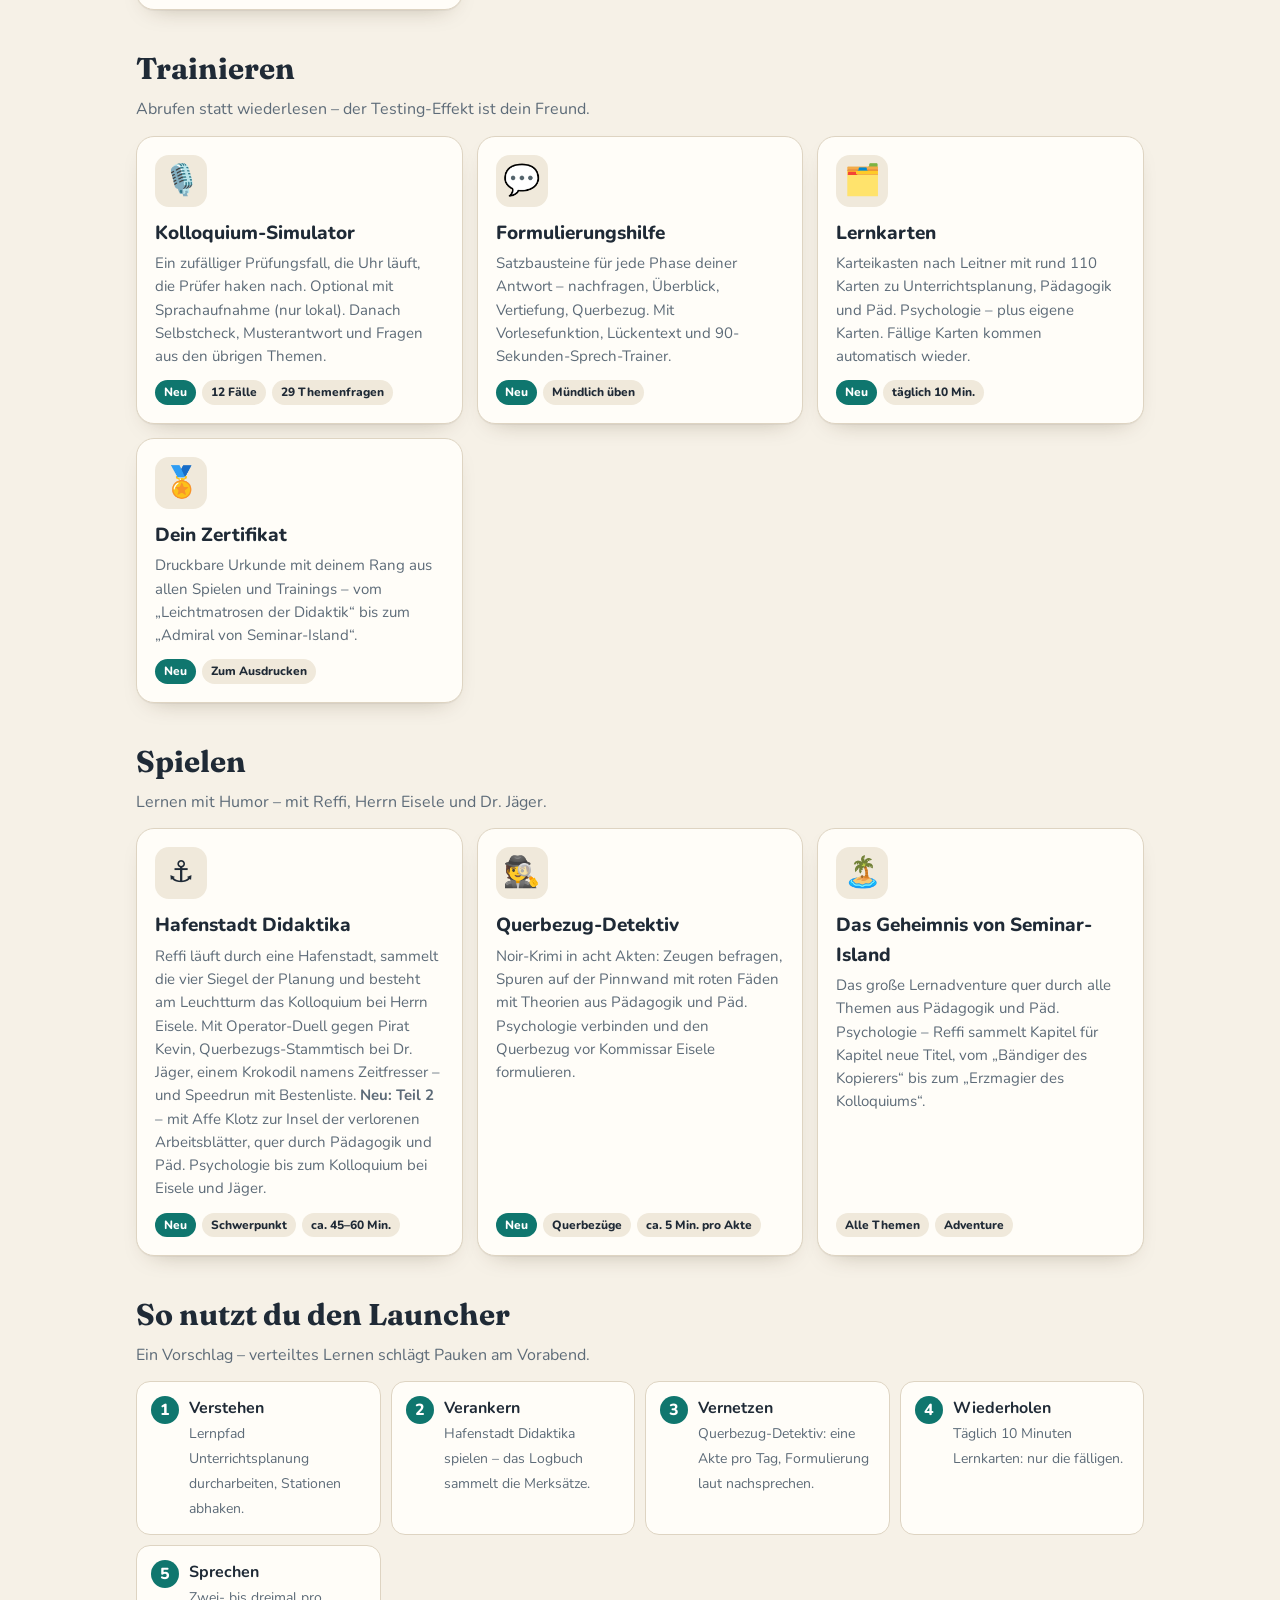
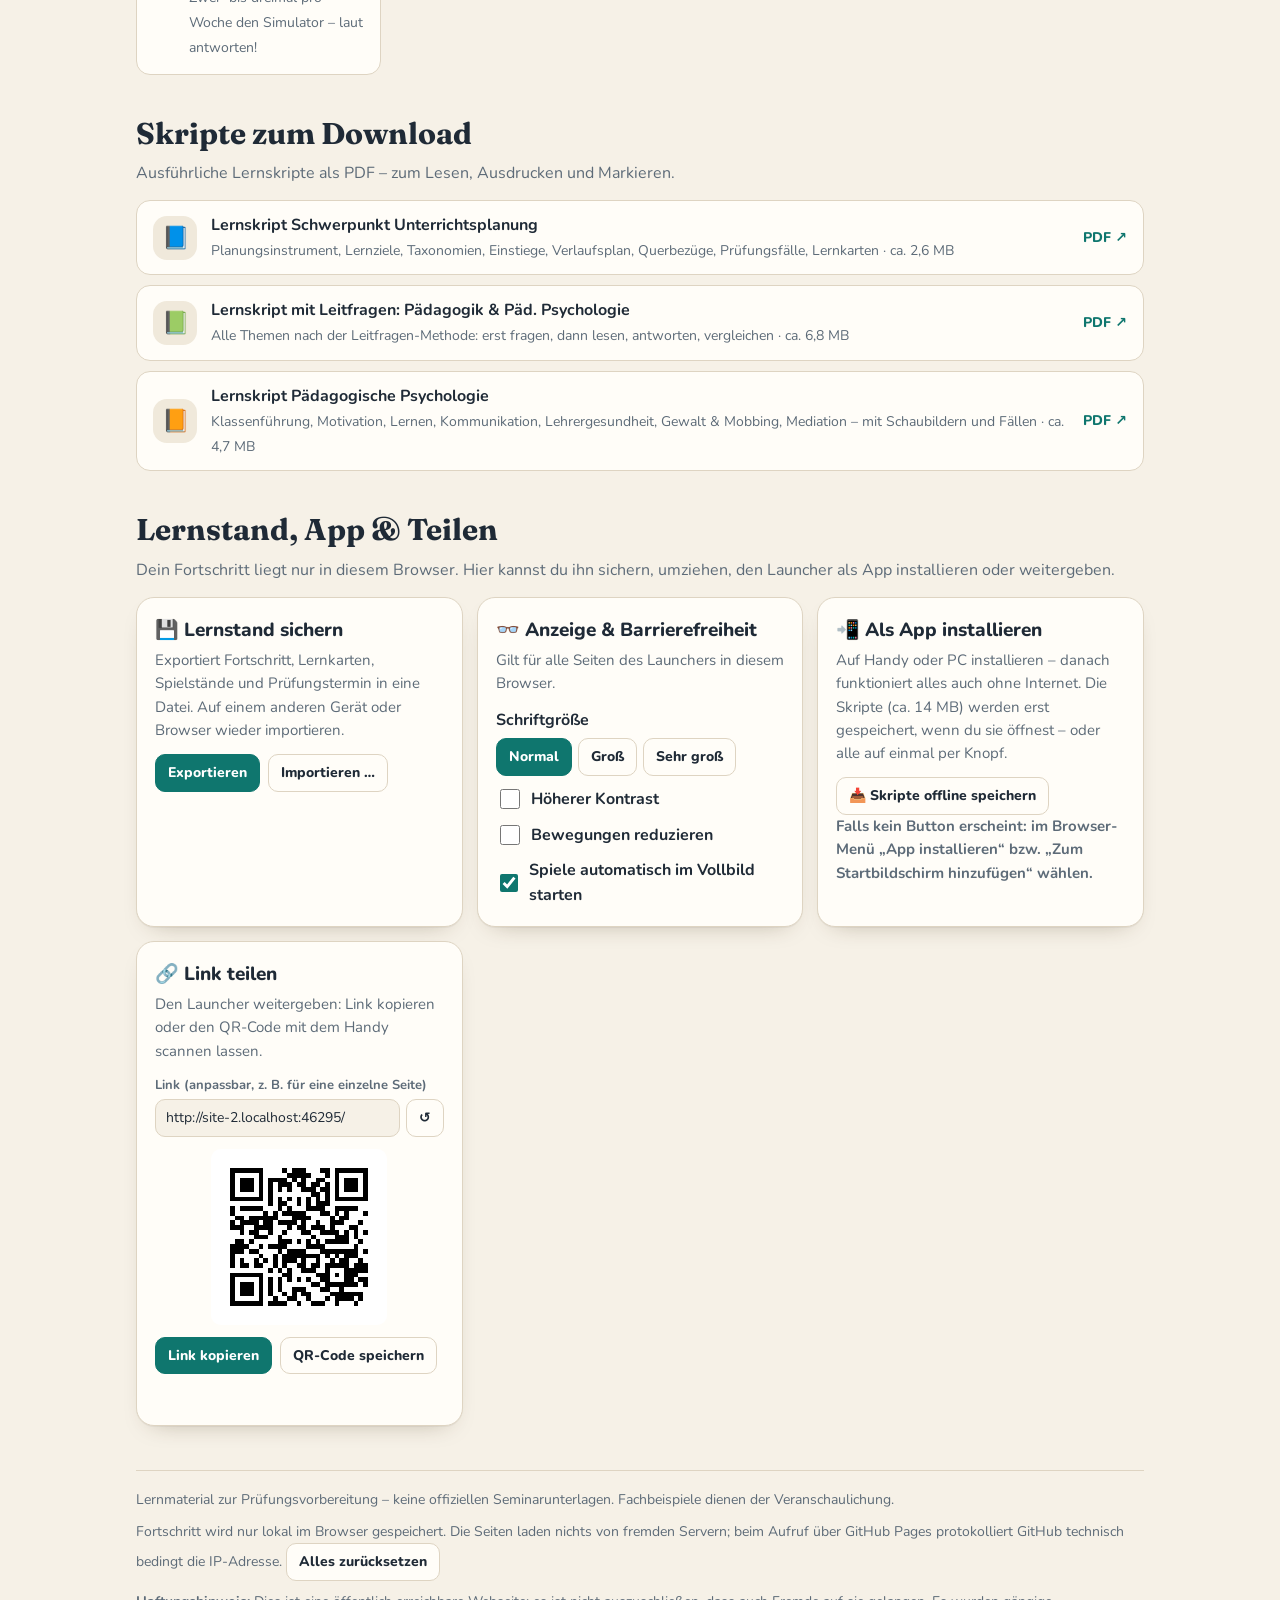
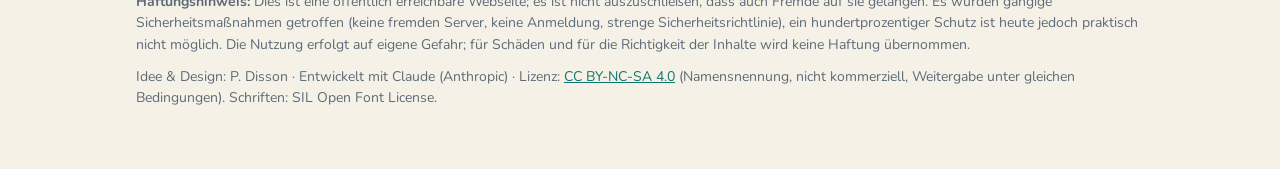
==== commit f9327838: "Add files via upload Teil 2 von Didaktika und Warnhinweise" ====
--- a/index.html
+++ b/index.html
@@ -2,7 +2,7 @@
 <html lang="de">
 <head>
 <meta charset="utf-8">
-<meta http-equiv="Content-Security-Policy" content="default-src 'self'; object-src 'none'; base-uri 'none'; form-action 'none'; connect-src 'self' data: blob:; img-src 'self' data: blob:; media-src 'self' data: blob:; font-src 'self' data:; style-src 'self' 'unsafe-inline'; manifest-src 'self'; worker-src 'self'; script-src 'self' 'sha256-0d6Un4dFfX5oncaEVen9h7eBFJDaw+bfThNtOqCZQAs='">
+<meta http-equiv="Content-Security-Policy" content="default-src 'self'; object-src 'none'; base-uri 'none'; form-action 'none'; connect-src 'self' data: blob:; img-src 'self' data: blob:; media-src 'self' data: blob:; font-src 'self' data:; style-src 'self' 'unsafe-inline'; manifest-src 'self'; worker-src 'self'; script-src 'self' 'sha256-/NPfmMyzfFyVKfmZlosIvy9+L4vkVZkYOqzMw+UP0Yc='">
 <meta name="referrer" content="strict-origin-when-cross-origin">
 <meta name="author" content="P. Disson">
 <link rel="license" href="https://creativecommons.org/licenses/by-nc-sa/4.0/deed.de">
@@ -149,7 +149,7 @@
  <h2 class="sec">Spielen</h2>
  <p class="secl">Lernen mit Humor – mit Reffi, Herrn Eisele und Dr. Jäger.</p>
  <div class="grid">
-  <a class="tile" href="spiele/hafenstadt-didaktika.html"><div class="ic">⚓</div><h3>Hafenstadt Didaktika</h3><p>Reffi läuft durch eine Hafenstadt, sammelt die vier Siegel der Planung und besteht am Leuchtturm das Kolloquium bei Herrn Eisele. Mit Operator-Duell gegen Pirat Kevin, Querbezugs-Stammtisch bei Dr. Jäger, einem Krokodil namens Zeitfresser – und Speedrun mit Bestenliste.</p><div class="meta"><span class="tag new">Neu</span><span class="tag">Schwerpunkt</span><span class="tag">ca. 45–60 Min.</span></div></a>
+  <a class="tile" href="spiele/hafenstadt-didaktika.html"><div class="ic">⚓</div><h3>Hafenstadt Didaktika</h3><p>Reffi läuft durch eine Hafenstadt, sammelt die vier Siegel der Planung und besteht am Leuchtturm das Kolloquium bei Herrn Eisele. Mit Operator-Duell gegen Pirat Kevin, Querbezugs-Stammtisch bei Dr. Jäger, einem Krokodil namens Zeitfresser – und Speedrun mit Bestenliste. <b>Neu: Teil 2</b> – mit Affe Klotz zur Insel der verlorenen Arbeitsblätter, quer durch Pädagogik und Päd. Psychologie bis zum Kolloquium bei Eisele und Jäger.</p><div class="meta"><span class="tag new">Neu</span><span class="tag">Schwerpunkt</span><span class="tag">ca. 45–60 Min.</span></div></a>
   <a class="tile" href="spiele/querbezug-detektiv.html"><div class="ic">🕵️</div><h3>Querbezug-Detektiv</h3><p>Noir-Krimi in acht Akten: Zeugen befragen, Spuren auf der Pinnwand mit roten Fäden mit Theorien aus Pädagogik und Päd. Psychologie verbinden und den Querbezug vor Kommissar Eisele formulieren.</p><div class="meta"><span class="tag new">Neu</span><span class="tag">Querbezüge</span><span class="tag">ca. 5 Min. pro Akte</span></div></a>
   <a class="tile" href="spiele/seminar-island-adventure.html"><div class="ic">🏝️</div><h3>Das Geheimnis von Seminar-Island</h3><p>Das große Lernadventure quer durch alle Themen aus Pädagogik und Päd. Psychologie – Reffi sammelt Kapitel für Kapitel neue Titel, vom „Bändiger des Kopierers“ bis zum „Erzmagier des Kolloquiums“.</p><div class="meta"><span class="tag">Alle Themen</span><span class="tag">Adventure</span></div></a>
  </div>
@@ -180,8 +180,8 @@
   <div class="box"><h3>👓 Anzeige & Barrierefreiheit</h3><p>Gilt für alle Seiten des Launchers in diesem Browser.</p>
    <div class="set"><div><b style="display:block;margin-bottom:6px">Schriftgröße</b><div class="seg" id="zoomSeg"><button class="btn" data-z="1">Normal</button><button class="btn" data-z="1.15">Groß</button><button class="btn" data-z="1.3">Sehr groß</button></div></div>
    <label><input type="checkbox" id="optHc"> Höherer Kontrast</label><label><input type="checkbox" id="optRm"> Bewegungen reduzieren</label><label><input type="checkbox" id="optFs"> Spiele automatisch im Vollbild starten</label></div></div>
-  <div class="box"><h3>📲 Als App installieren</h3><p>Auf Handy oder PC installieren – danach funktioniert alles auch ohne Internet, inklusive der Skripte.</p>
-   <div class="row"><button class="btn pri" id="inst" hidden>Jetzt installieren</button></div><p class="note" id="appNote" aria-live="polite"></p></div>
+  <div class="box"><h3>📲 Als App installieren</h3><p>Auf Handy oder PC installieren – danach funktioniert alles auch ohne Internet. Die Skripte (ca. 14 MB) werden erst gespeichert, wenn du sie öffnest – oder alle auf einmal per Knopf.</p>
+   <div class="row"><button class="btn pri" id="inst" hidden>Jetzt installieren</button><button class="btn" id="pdfOff" hidden>📥 Skripte offline speichern</button></div><p class="note" id="appNote" aria-live="polite"></p></div>
   <div class="box" id="teilen"><h3>🔗 Link teilen</h3><p>Den Launcher weitergeben: Link kopieren oder den QR-Code mit dem Handy scannen lassen.</p>
    <label for="shareUrl" class="share-l">Link (anpassbar, z. B. für eine einzelne Seite)</label>
    <div class="share-r"><input id="shareUrl" class="share-in" type="url" spellcheck="false" autocomplete="off"><button class="btn" id="shareReset" title="Link zum Launcher wiederherstellen" aria-label="Link zum Launcher wiederherstellen">↺</button></div>
@@ -192,6 +192,7 @@
  <footer>
   <span>Lernmaterial zur Prüfungsvorbereitung – keine offiziellen Seminarunterlagen. Fachbeispiele dienen der Veranschaulichung.</span>
   <span>Fortschritt wird nur lokal im Browser gespeichert. Die Seiten laden nichts von fremden Servern; beim Aufruf über GitHub Pages protokolliert GitHub technisch bedingt die IP-Adresse. <button class="btn" id="wipe">Alles zurücksetzen</button></span>
+  <span><b>Haftungshinweis:</b> Dies ist eine öffentlich erreichbare Webseite; es ist nicht auszuschließen, dass auch Fremde auf sie gelangen. Es wurden gängige Sicherheitsmaßnahmen getroffen (keine fremden Server, keine Anmeldung, strenge Sicherheitsrichtlinie), ein hundertprozentiger Schutz ist heute jedoch praktisch nicht möglich. Die Nutzung erfolgt auf eigene Gefahr; für Schäden und für die Richtigkeit der Inhalte wird keine Haftung übernommen.</span>
   <span>Idee &amp; Design: P. Disson · Entwickelt mit Claude (Anthropic) · Lizenz: <a href="https://creativecommons.org/licenses/by-nc-sa/4.0/deed.de" rel="license noopener" target="_blank">CC BY-NC-SA 4.0</a> (Namensnennung, nicht kommerziell, Weitergabe unter gleichen Bedingungen). Schriften: SIL Open Font License.</span>
  </footer>
 </div>
@@ -217,8 +218,9 @@
 function progress(){const lp=get("lernpfad-up",{}),lpN=Object.values(lp).filter(Boolean).length;
  const lk=get("lernkarten-stand",{}),lkSicher=Object.values(lk).filter(x=>x.b>=4).length,lkSeen=Object.keys(lk).length;
  const sim=get("sim-history",[]);const hd=get("hafenstadt-didaktika",null);const seals=hd?Math.min(4,num(hd.seals)):0;
+ const hf=hd&&hd.f&&typeof hd.f==="object"&&!Array.isArray(hd.f)?hd.f:{},sh=["wa","wb","wc","wd"].filter(k=>hf[k]).length,done2=!!(hd&&hd.done2===true);
  const qd=get("querbezug-detektiv",{}),qdC=qd.cases||{},qdS=Object.values(qdC).reduce((s,c)=>s+num(c&&c.stars),0);
- const items=[[`${lpN}/14`,"Lernpfad-Stationen",lpN/14],[`${lkSicher}`,`Karten sicher (Fach 4–5) · ${lkSeen} geübt`,Math.min(1,lkSicher/110)],[`${sim.length}`,sim[0]?(sim[0].s!=null?`Simulator-Läufe · zuletzt ${num(sim[0].s)}/6`:`Simulator-Läufe · zuletzt Teil 2: ${num(sim[0].r)}/${num(sim[0].rm)}`):"Simulator-Läufe",Math.min(1,sim.length/6)],[hd&&hd.f&&hd.f.lit?"🔥 4/4":`${seals}/4`,"Siegel in Didaktika",seals/4],[`${Object.keys(qdC).length}/8`,`Akten gelöst · ${qdS}/24 ⭐`,Object.keys(qdC).length/8]];
+ const items=[[`${lpN}/14`,"Lernpfad-Stationen",lpN/14],[`${lkSicher}`,`Karten sicher (Fach 4–5) · ${lkSeen} geübt`,Math.min(1,lkSicher/110)],[`${sim.length}`,sim[0]?(sim[0].s!=null?`Simulator-Läufe · zuletzt ${num(sim[0].s)}/6`:`Simulator-Läufe · zuletzt Teil 2: ${num(sim[0].r)}/${num(sim[0].rm)}`):"Simulator-Läufe",Math.min(1,sim.length/6)],[done2?"🏆 8/8":hf.p2?`🔥 · ${sh}/4`:hf.lit?"🔥 4/4":`${seals}/4`,done2?"Hafenstadt: Leuchtfeuer & Insel-Kolloquium":hf.p2?"Arbeitsblätter auf der Insel (Teil 2)":"Siegel in Didaktika",(seals+sh)/8],[`${Object.keys(qdC).length}/8`,`Akten gelöst · ${qdS}/24 ⭐`,Object.keys(qdC).length/8]];
  $("#prog").innerHTML=items.map(([b,s,p])=>`<div class="pc"><b>${esc(b)}</b><span>${esc(s)}</span><i style="--p:${Math.round(Math.min(1,num(p))*100)}%"></i></div>`).join("")}
 progress();window.addEventListener("pageshow",()=>{progress();todayPlan()});
 
@@ -239,6 +241,7 @@
   L.push({b:"Ruhige Generalprobe im Simulator",s:"Komplette Simulation, laut sprechen, danach früh schlafen.",h:"training/kolloquium-simulator.html",done:!!simToday})}
  else{if(nextSt>=0&&(left===null||left>14))L.push({b:`Lernpfad: Station ${nextSt+1} · ${STATIONS[nextSt]}`,s:`${Object.values(lp).filter(Boolean).length} von 14 Stationen geschafft.`,h:"lernen/unterrichtsplanung.html#s"+nextSt,done:false});
   if(nextAkte||akteToday)L.push({b:nextAkte?`Querbezug-Detektiv: „${nextAkte[1]}“`:"Querbezug-Detektiv: Akte des Tages gelöst",s:"Eine Akte, danach die Musterformulierung laut nachsprechen.",h:"spiele/querbezug-detektiv.html",done:!!akteToday});
+  else if(hd&&hd.f&&hd.f.lit&&hd.done2!==true){const hf2=hd.f,sh2=["wa","wb","wc","wd"].filter(k=>hf2[k]).length;L.push({b:"Hafenstadt Didaktika · Teil 2",s:hf2.p2?`${sh2} von 4 Arbeitsblättern gefunden – Klotz wartet schon.`:"Bring die Glut des Leuchtfeuers zu Bernd – dann geht es auf die Insel.",h:"spiele/hafenstadt-didaktika.html",done:false})}
   else if(!hd||!(hd.f&&hd.f.lit))L.push({b:"Hafenstadt Didaktika: ein Kapitel weiterspielen",s:hd?`${hd.seals||0} von 4 Siegeln gesammelt.`:"Starte das Adventure – das Logbuch sammelt die Merksätze.",h:"spiele/hafenstadt-didaktika.html",done:false});
   const simDay=left===null?day%3===0:left<=14?true:day%3===0;
   if(simDay||simToday)L.push({b:gaps?`Simulator: Teil 2 intensiv (${gaps} Lücken offen)`:"Simulator: ein Durchgang",s:gaps?"Deine Lücken kommen bevorzugt dran – mit Prüfer-Nachfragen.":"Laut antworten, Antwortschema einhalten.",h:"training/kolloquium-simulator.html",done:!!simToday})}
@@ -294,8 +297,15 @@
  $("#saveQr").onclick=()=>{if(cv.hidden)return;const a=document.createElement("a");a.href=cv.toDataURL("image/png");a.download="seminar-island-qr-code.png";document.body.appendChild(a);a.click();a.remove();note.textContent="✓ QR-Code als Bild gespeichert."};
  if(navigator.share){const b=$("#shareBtn");b.hidden=false;b.onclick=()=>{navigator.share({title:"Seminar-Island",text:"Lernlauncher für das Kolloquium Pädagogik & Päd. Psychologie",url:val()}).catch(()=>{})}}})();
 
+/* Skripte offline: eigener Cache, den der Service Worker bei Updates nicht löscht */
+(function(){const b=$("#pdfOff"),n=$("#appNote");if(!("caches" in window)||!/^https?:$/.test(location.protocol))return;
+ const urls=[...document.querySelectorAll(".dl a.dlrow")].map(a=>new URL(a.getAttribute("href"),location.href).href);
+ const check=()=>caches.open("seminar-island-skripte").then(c=>Promise.all(urls.map(u=>c.match(u)))).then(m=>{const k=m.filter(Boolean).length;b.hidden=false;b.disabled=k===urls.length;b.textContent=k===urls.length?"✓ Skripte offline gespeichert":k?`📥 Restliche Skripte speichern (${k}/${urls.length} da)`:"📥 Skripte offline speichern"}).catch(()=>{});
+ b.onclick=()=>{b.disabled=true;b.textContent="Lade Skripte …";caches.open("seminar-island-skripte").then(c=>Promise.all(urls.map(u=>fetch(u,{cache:"no-cache"}).then(r=>{if(!r.ok)throw new Error("HTTP "+r.status);return c.put(u,r)})))).then(()=>{n.textContent="Skripte gespeichert – sie öffnen sich jetzt auch ohne Internet.";check()}).catch(()=>{n.textContent="Speichern hat nicht geklappt – bitte mit Internetverbindung erneut versuchen.";check()})};
+ check()})();
+
 /* Versionshinweis: nur eigene version.json, kein Nachladen von Code */
-const BUILD="abbdeea4b865";
+const BUILD="1a6aad27d7af";
 if(/^https?:$/.test(location.protocol))fetch("version.json",{cache:"no-store"}).then(r=>r.ok?r.json():null).then(v=>{if(v&&typeof v.version==="string"&&v.version!==BUILD){$("#upd").hidden=false;$("#updBtn").onclick=()=>location.reload()}}).catch(()=>{});
 </script>
 </body>
